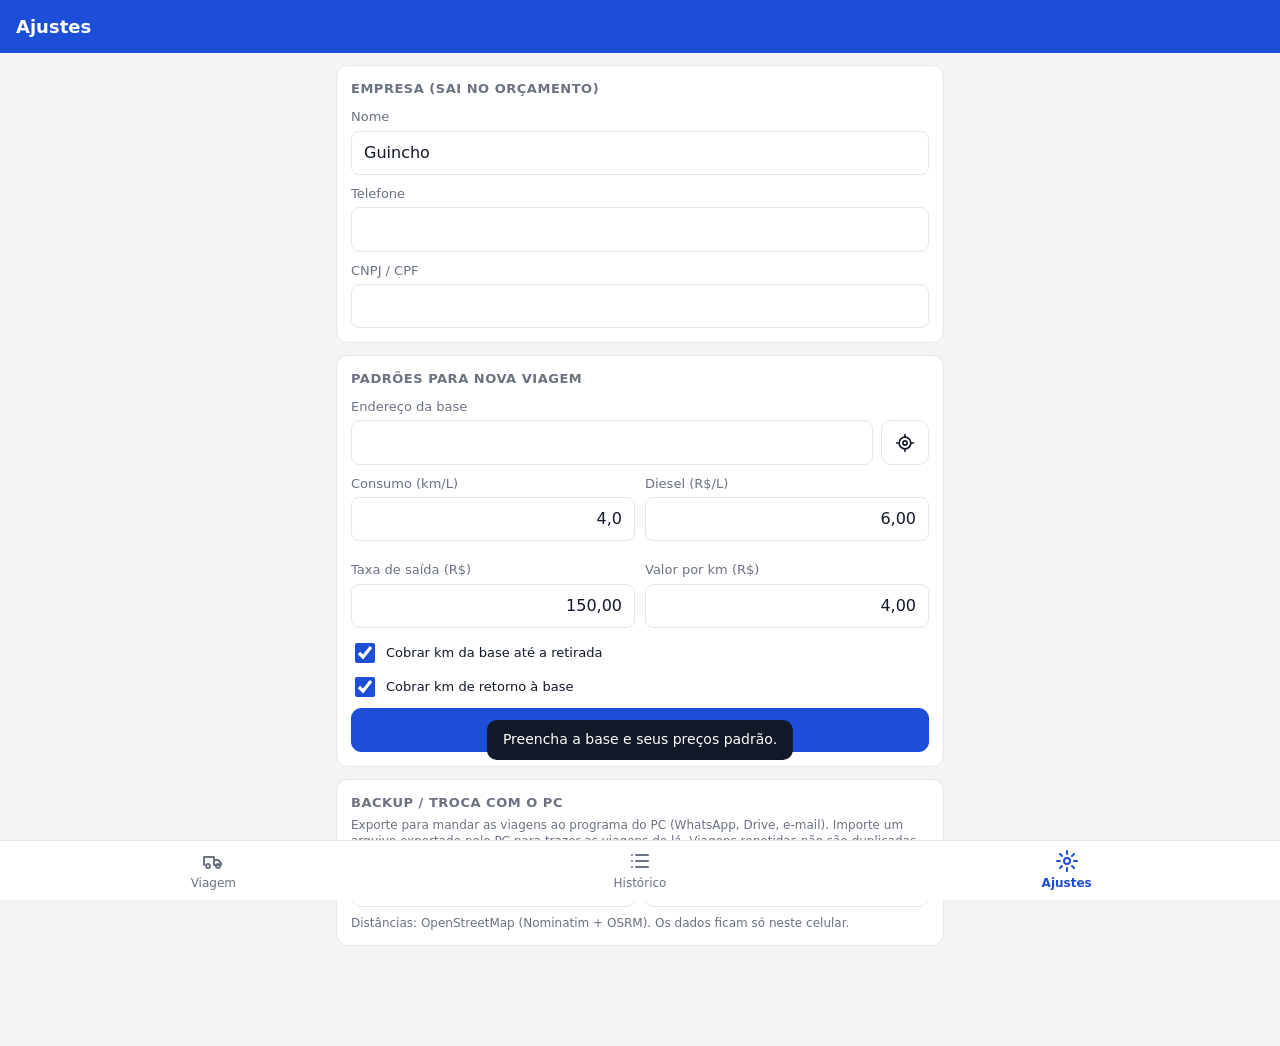
==== index.html @ 17792615 "App Guincho: itinerário, custo de diesel e orçamento (PWA) Co-Authored-By: Claude Opus 5.5 <noreply@" ====
<!doctype html>
<html lang="pt-BR">
<head>
<meta charset="utf-8">
<meta name="viewport" content="width=device-width, initial-scale=1, viewport-fit=cover">
<meta name="theme-color" content="#1d4ed8">
<link rel="manifest" href="manifest.webmanifest">
<link rel="icon" href="icon-192.png">
<link rel="apple-touch-icon" href="icon-192.png">
<title>Guincho</title>
<style>
:root{
  --bg:#f3f4f6;--card:#ffffff;--txt:#111827;--sub:#6b7280;--borda:#e5e7eb;--campo:#ffffff;
  --pri:#1d4ed8;--ok:#047857;--ok-bg:#ecfdf5;--erro:#b91c1c;--zap:#16a34a;
}
@media (prefers-color-scheme:dark){:root:not([data-theme="light"]){
  --bg:#0b1220;--card:#111a2e;--txt:#e5e7eb;--sub:#9ca3af;--borda:#24314f;--campo:#0b1220;
  --pri:#3b82f6;--ok:#34d399;--ok-bg:#06291f;--erro:#f87171;--zap:#22c55e;
}}
:root[data-theme="dark"]{
  --bg:#0b1220;--card:#111a2e;--txt:#e5e7eb;--sub:#9ca3af;--borda:#24314f;--campo:#0b1220;
  --pri:#3b82f6;--ok:#34d399;--ok-bg:#06291f;--erro:#f87171;--zap:#22c55e;
}
*{box-sizing:border-box}
html{-webkit-text-size-adjust:100%}
body{margin:0;background:var(--bg);color:var(--txt);font:16px/1.4 system-ui,-apple-system,"Segoe UI",Roboto,sans-serif;
  padding-bottom:calc(128px + env(safe-area-inset-bottom))}
header.topo{position:sticky;top:0;z-index:5;background:var(--pri);color:#fff;
  padding:14px 16px;padding-top:calc(14px + env(safe-area-inset-top))}
header.topo h1{margin:0;font-size:18px;font-weight:600;white-space:nowrap;overflow:hidden;text-overflow:ellipsis}
main{padding:12px 16px;max-width:640px;margin:0 auto}
.aba{display:none}.aba.ativa{display:block}
.card{background:var(--card);border:1px solid var(--borda);border-radius:12px;padding:14px;margin-bottom:12px}
.card h2{margin:0 0 4px;font-size:13px;color:var(--sub);font-weight:600;text-transform:uppercase;letter-spacing:.04em}
label{display:block;font-size:13px;color:var(--sub);margin:10px 0 4px}
input,select,textarea{width:100%;font:inherit;color:var(--txt);background:var(--campo);border:1px solid var(--borda);
  border-radius:8px;padding:10px 12px;min-height:44px}
input:focus,select:focus,textarea:focus{outline:2px solid var(--pri);outline-offset:-1px}
textarea{min-height:80px;resize:vertical}
.duas{display:grid;grid-template-columns:1fr 1fr;gap:10px}
.com-botao{display:flex;gap:8px}.com-botao input{flex:1;min-width:0}
.btn{display:inline-flex;align-items:center;justify-content:center;gap:6px;font:inherit;font-weight:600;cursor:pointer;
  border:1px solid var(--borda);background:var(--card);color:var(--txt);border-radius:10px;padding:10px 14px;min-height:44px}
.btn:disabled{opacity:.55}
.btn.pri{background:var(--pri);border-color:var(--pri);color:#fff}
.btn.zap{background:var(--zap);border-color:var(--zap);color:#fff}
.btn.perigo{color:var(--erro)}
.btn.bloco{width:100%;margin-top:8px}
.btn.gps{min-width:48px;padding:0}
.btn svg{width:20px;height:20px}
.acoes{display:grid;grid-template-columns:1fr 1fr;gap:8px;margin-top:12px}
.resolvido{font-size:12px;color:var(--sub);margin-top:4px;white-space:nowrap;overflow:hidden;text-overflow:ellipsis}
.dica{font-size:12px;color:var(--sub);margin:8px 0 0}
.status{font-size:14px;margin-top:8px;min-height:1em}
.status.erro{color:var(--erro)}
.trecho{display:grid;grid-template-columns:1fr 104px;gap:10px;align-items:center;padding:10px 0;border-top:1px solid var(--borda)}
.trecho:first-of-type{margin-top:12px}
.trecho .nome{font-size:14px}
.trecho input{text-align:right}
label.chk{display:flex;align-items:center;gap:8px;margin:4px 0 0;color:var(--txt);font-size:13px}
label.chk input{width:20px;height:20px;min-height:0;accent-color:var(--pri)}
.sempre{font-size:12px;color:var(--sub)}
.num{text-align:right}
.res{display:flex;justify-content:space-between;padding:5px 0;color:var(--sub)}
.res b{color:var(--txt);font-variant-numeric:tabular-nums}
.total{background:var(--ok-bg);border-radius:10px;padding:12px 14px;margin:10px 0}
.total .rot{color:var(--ok);font-size:14px}
.total .v{font-size:34px;font-weight:700;color:var(--ok);font-variant-numeric:tabular-nums}
.total .det{font-size:12px;color:var(--ok)}
.neg{color:var(--erro)!important}
.barra{position:fixed;left:0;right:0;bottom:calc(60px + env(safe-area-inset-bottom));z-index:5;background:var(--card);
  border-top:1px solid var(--borda);padding:8px 16px;display:flex;justify-content:space-between;align-items:center;gap:12px}
.barra .v{font-size:20px;font-weight:700;color:var(--ok);font-variant-numeric:tabular-nums}
.barra .s{font-size:12px;color:var(--sub);text-align:right}
nav.inferior{position:fixed;left:0;right:0;bottom:0;z-index:6;height:calc(60px + env(safe-area-inset-bottom));
  padding-bottom:env(safe-area-inset-bottom);background:var(--card);border-top:1px solid var(--borda);
  display:grid;grid-template-columns:repeat(3,1fr)}
nav.inferior button{background:none;border:0;font:inherit;font-size:12px;color:var(--sub);cursor:pointer;
  display:flex;flex-direction:column;align-items:center;justify-content:center;gap:2px}
nav.inferior button.ativa{color:var(--pri);font-weight:600}
nav.inferior svg{width:24px;height:24px}
.filtros{display:grid;grid-template-columns:1fr 1fr;gap:8px;margin-top:8px}
.item{display:block;width:100%;text-align:left;font:inherit;color:inherit;cursor:pointer;
  background:var(--card);border:1px solid var(--borda);border-radius:12px;padding:12px 14px;margin-bottom:8px}
.item .l1{display:flex;justify-content:space-between;font-size:12px;color:var(--sub)}
.item .cli{font-weight:600;margin:2px 0}
.item .rota{font-size:13px;color:var(--sub);white-space:nowrap;overflow:hidden;text-overflow:ellipsis}
.item .l3{display:flex;justify-content:space-between;margin-top:6px;font-variant-numeric:tabular-nums}
.item .l3 .val{font-weight:700;color:var(--ok)}
.badge{font-size:11px;font-weight:600;padding:1px 8px;border-radius:99px;background:var(--bg);border:1px solid var(--borda)}
.badge.Realizada{color:var(--ok)}.badge.Cancelada{color:var(--erro)}
.vazio{text-align:center;color:var(--sub);padding:32px 0}
.totais{display:grid;grid-template-columns:1fr 1fr;gap:6px 12px;font-size:14px}
.totais span{color:var(--sub)}.totais b{display:block;color:var(--txt);font-size:16px;font-variant-numeric:tabular-nums}
#toast{position:fixed;left:50%;bottom:calc(140px + env(safe-area-inset-bottom));transform:translateX(-50%);z-index:9;
  background:#111827;color:#fff;padding:10px 16px;border-radius:10px;font-size:14px;max-width:calc(100% - 32px);
  opacity:0;pointer-events:none;transition:opacity .2s}
#toast.ver{opacity:1}
#impressao{display:none}
@media print{
  body{background:#fff;padding:0}
  body>*:not(#impressao){display:none!important}
  #impressao{display:block;color:#000;font:13px/1.4 system-ui,sans-serif;padding:24px}
  #impressao h1{font-size:22px;margin:0}
  #impressao h2{font-size:16px;margin:20px 0 10px}
  #impressao table{width:100%;border-collapse:collapse;margin-bottom:12px}
  #impressao td{padding:5px 0;border-bottom:1px solid #ddd;vertical-align:top}
  #impressao td:first-child{color:#555;width:32%}
  #impressao .valores td:last-child{text-align:right}
  #impressao .tot{text-align:right;font-size:18px;font-weight:700}
}
</style>
</head>
<body>

<header class="topo"><h1 id="titulo">Nova viagem</h1></header>

<main>
<!-- ================= VIAGEM ================= -->
<section id="aba-viagem" class="aba ativa">
  <div class="card">
    <h2>Cliente e veículo</h2>
    <div class="duas">
      <div><label for="fData">Data</label><input id="fData" type="date"></div>
      <div><label for="fStatus">Situação</label><select id="fStatus"></select></div>
    </div>
    <label for="fCliente">Cliente</label><input id="fCliente" autocomplete="off">
    <label for="fTelefone">Telefone (WhatsApp)</label><input id="fTelefone" type="tel" inputmode="tel" autocomplete="off">
    <div class="duas">
      <div><label for="fVeiculo">Veículo</label><input id="fVeiculo" autocomplete="off"></div>
      <div><label for="fPlaca">Placa</label><input id="fPlaca" autocomplete="off" style="text-transform:uppercase"></div>
    </div>
  </div>

  <div class="card">
    <h2>Itinerário</h2>
    <label for="fBase">Base (saída)</label>
    <div class="com-botao"><input id="fBase" autocomplete="off">
      <button class="btn gps" type="button" data-gps="fBase" aria-label="Usar minha localização"></button></div>
    <div class="resolvido" id="rBase"></div>

    <label for="fPartida">Retirada (onde está o veículo)</label>
    <div class="com-botao"><input id="fPartida" autocomplete="off">
      <button class="btn gps" type="button" data-gps="fPartida" aria-label="Usar minha localização"></button></div>
    <div class="resolvido" id="rPartida"></div>

    <label for="fDescarga">Descarregamento</label>
    <div class="com-botao"><input id="fDescarga" autocomplete="off">
      <button class="btn gps" type="button" data-gps="fDescarga" aria-label="Usar minha localização"></button></div>
    <div class="resolvido" id="rDescarga"></div>

    <p class="dica">Use “Rua, número, cidade, UF”. O botão do alvo pega o GPS do celular.</p>
    <div class="acoes">
      <button class="btn pri" type="button" id="btCalcular">Calcular km</button>
      <button class="btn" type="button" id="btMapa">Ver no mapa</button>
    </div>
    <div class="status" id="statusRota"></div>

    <div class="trecho">
      <div><div class="nome">Base → Retirada</div>
        <label class="chk"><input type="checkbox" id="fCobrarIda"> cobrar do cliente</label></div>
      <input id="fKmIda" class="num" inputmode="decimal" placeholder="km">
    </div>
    <div class="trecho">
      <div><div class="nome">Retirada → Descarregamento</div><div class="sempre">sempre cobrado</div></div>
      <input id="fKmCarga" class="num" inputmode="decimal" placeholder="km">
    </div>
    <div class="trecho">
      <div><div class="nome">Descarregamento → Base</div>
        <label class="chk"><input type="checkbox" id="fCobrarRetorno"> cobrar do cliente</label></div>
      <input id="fKmVolta" class="num" inputmode="decimal" placeholder="km">
    </div>
  </div>

  <div class="card">
    <h2>Valores</h2>
    <div class="duas">
      <div><label for="fDiesel">Diesel (R$/L)</label><input id="fDiesel" class="num" inputmode="decimal"></div>
      <div><label for="fConsumo">Consumo (km/L)</label><input id="fConsumo" class="num" inputmode="decimal"></div>
      <div><label for="fSaida">Taxa de saída (R$)</label><input id="fSaida" class="num" inputmode="decimal"></div>
      <div><label for="fValorKm">Valor por km (R$)</label><input id="fValorKm" class="num" inputmode="decimal"></div>
    </div>
    <label for="fAjuste">Acréscimo / desconto (R$, use - para desconto)</label>
    <input id="fAjuste" class="num" inputmode="text" placeholder="0,00">
    <label for="fObs">Observações</label>
    <textarea id="fObs"></textarea>
  </div>

  <div class="card" id="cardResumo">
    <h2>Resumo</h2>
    <div class="res">Km total rodado <b id="rsKmTotal"></b></div>
    <div class="res">Km cobrado <b id="rsKmCobrado"></b></div>
    <div class="res">Diesel gasto <b id="rsLitros"></b></div>
    <div class="res">Custo do diesel <b id="rsCusto" class="neg"></b></div>
    <div class="total">
      <div class="rot">Valor para o cliente</div>
      <div class="v" id="rsValor"></div>
      <div class="det" id="rsDetalhe"></div>
    </div>
    <div class="res">Sobra após diesel <b id="rsLucro"></b></div>
    <div class="res">Margem <b id="rsMargem"></b></div>

    <button class="btn pri bloco" type="button" id="btSalvar">Salvar viagem</button>
    <div class="acoes">
      <button class="btn zap" type="button" id="btZap">WhatsApp</button>
      <button class="btn" type="button" id="btPdf">PDF</button>
      <button class="btn" type="button" id="btNova">Nova viagem</button>
      <button class="btn" type="button" id="btDuplicar">Duplicar</button>
    </div>
    <button class="btn perigo bloco" type="button" id="btExcluir">Excluir esta viagem</button>
  </div>
</section>

<!-- ================= HISTÓRICO ================= -->
<section id="aba-historico" class="aba">
  <div class="card">
    <input id="hBusca" type="search" placeholder="Buscar cliente, placa, endereço" aria-label="Buscar">
    <div class="filtros">
      <select id="hPeriodo" aria-label="Período">
        <option value="todos">Todas as datas</option>
        <option value="mes">Este mês</option>
        <option value="anterior">Mês passado</option>
      </select>
      <select id="hStatus" aria-label="Situação"></select>
    </div>
  </div>
  <div class="card totais" id="hTotais"></div>
  <div id="hLista"></div>
</section>

<!-- ================= CONFIGURAÇÕES ================= -->
<section id="aba-config" class="aba">
  <div class="card">
    <h2>Empresa (sai no orçamento)</h2>
    <label for="cEmpresa">Nome</label><input id="cEmpresa">
    <label for="cTelefone">Telefone</label><input id="cTelefone" type="tel">
    <label for="cDocumento">CNPJ / CPF</label><input id="cDocumento">
  </div>
  <div class="card">
    <h2>Padrões para nova viagem</h2>
    <label for="cBase">Endereço da base</label>
    <div class="com-botao"><input id="cBase">
      <button class="btn gps" type="button" data-gps="cBase" aria-label="Usar minha localização"></button></div>
    <div class="duas">
      <div><label for="cConsumo">Consumo (km/L)</label><input id="cConsumo" class="num" inputmode="decimal"></div>
      <div><label for="cDiesel">Diesel (R$/L)</label><input id="cDiesel" class="num" inputmode="decimal"></div>
      <div><label for="cSaida">Taxa de saída (R$)</label><input id="cSaida" class="num" inputmode="decimal"></div>
      <div><label for="cValorKm">Valor por km (R$)</label><input id="cValorKm" class="num" inputmode="decimal"></div>
    </div>
    <label class="chk" style="margin-top:12px"><input type="checkbox" id="cCobrarIda"> Cobrar km da base até a retirada</label>
    <label class="chk" style="margin-top:8px"><input type="checkbox" id="cCobrarRetorno"> Cobrar km de retorno à base</label>
    <button class="btn pri bloco" type="button" id="btSalvarConfig">Salvar configurações</button>
  </div>
  <div class="card">
    <h2>Backup / troca com o PC</h2>
    <p class="dica" style="margin-top:4px">Exporte para mandar as viagens ao programa do PC (WhatsApp, Drive, e-mail).
      Importe um arquivo exportado pelo PC para trazer as viagens de lá. Viagens repetidas não são duplicadas.</p>
    <div class="acoes">
      <button class="btn" type="button" id="btExportar">Exportar</button>
      <button class="btn" type="button" id="btImportar">Importar</button>
    </div>
    <input type="file" id="arqImportar" accept=".json,application/json" hidden>
    <p class="dica">Distâncias: OpenStreetMap (Nominatim + OSRM). Os dados ficam só neste celular.</p>
  </div>
</section>
</main>

<div class="barra" id="barra">
  <div><div class="s" style="text-align:left">Valor para o cliente</div><div class="v" id="bValor"></div></div>
  <div class="s">Diesel <span id="bCusto"></span><br>Sobra <b id="bLucro"></b></div>
</div>

<nav class="inferior">
  <button type="button" data-aba="viagem" class="ativa">
    <svg viewBox="0 0 24 24" fill="none" stroke="currentColor" stroke-width="2" stroke-linecap="round" stroke-linejoin="round"><path d="M3 16V8h10v8M13 11h4l3 3v2h-7"/><circle cx="7" cy="17" r="2"/><circle cx="17" cy="17" r="2"/></svg>
    Viagem</button>
  <button type="button" data-aba="historico">
    <svg viewBox="0 0 24 24" fill="none" stroke="currentColor" stroke-width="2" stroke-linecap="round"><path d="M8 6h12M8 12h12M8 18h12M4 6h.01M4 12h.01M4 18h.01"/></svg>
    Histórico</button>
  <button type="button" data-aba="config">
    <svg viewBox="0 0 24 24" fill="none" stroke="currentColor" stroke-width="2" stroke-linecap="round"><circle cx="12" cy="12" r="3"/><path d="M12 2v3M12 19v3M4.9 4.9l2.1 2.1M17 17l2.1 2.1M2 12h3M19 12h3M4.9 19.1L7 17M17 7l2.1-2.1"/></svg>
    Ajustes</button>
</nav>

<div id="toast" role="status"></div>
<div id="impressao"></div>

<script>
"use strict";
const $ = id => document.getElementById(id);
const STATUS = ["Orçamento", "Realizada", "Cancelada"];
const K_VIAGENS = "guincho.viagens", K_CONFIG = "guincho.config";
const CONFIG_PADRAO = { EmpresaNome: "Guincho", EmpresaTelefone: "", EmpresaDocumento: "", EnderecoBase: "",
  ConsumoKmL: 4, PrecoDiesel: 6, TaxaSaida: 150, ValorKm: 4, CobrarIda: true, CobrarRetorno: true };
const VIAGEM_VAZIA = { Id: "", Data: "", Status: "Orçamento", Cliente: "", Telefone: "", Veiculo: "", Placa: "",
  EnderecoBase: "", EnderecoPartida: "", EnderecoDescarga: "", KmBasePartida: 0, KmPartidaDescarga: 0, KmDescargaBase: 0,
  CobrarIda: true, CobrarRetorno: true, PrecoDiesel: 0, ConsumoKmL: 0, TaxaSaida: 0, ValorKm: 0, Ajuste: 0,
  Observacoes: "", AlteradoEm: "0001-01-01T00:00:00" };

// ---------- armazenamento ----------
function ler(chave, padrao) {
  try { const s = localStorage.getItem(chave); return s ? JSON.parse(s) : padrao; } catch { return padrao; }
}
function gravar(chave, valor) {
  try { localStorage.setItem(chave, JSON.stringify(valor)); return true; }
  catch (e) { toast("Não foi possível salvar: " + e.message); return false; }
}
let config = { ...CONFIG_PADRAO, ...ler(K_CONFIG, {}) };
let viagens = (ler(K_VIAGENS, []) || []).map(v => ({ ...VIAGEM_VAZIA, ...v }));
let idEmEdicao = null;
try { navigator.storage?.persist?.(); } catch {}

// ---------- números ----------
function num(s) {
  s = String(s ?? "").replace(/R\$|\s/g, "");
  if (!s) return 0;
  if (!s.includes(",") && (s.match(/\./g) || []).length === 1) return parseFloat(s) || 0;
  return parseFloat(s.replace(/\./g, "").replace(",", ".")) || 0;
}
const fmt = (v, c = 2) => v.toLocaleString("pt-BR", { minimumFractionDigits: c, maximumFractionDigits: c });
const moeda = v => v.toLocaleString("pt-BR", { style: "currency", currency: "BRL" });
const esc = s => String(s ?? "").replace(/[&<>"']/g, c => ({ "&": "&amp;", "<": "&lt;", ">": "&gt;", '"': "&quot;", "'": "&#39;" }[c]));
const hoje = () => { const d = new Date(); return new Date(d - d.getTimezoneOffset() * 60000).toISOString().slice(0, 10); };
const dataBr = iso => iso ? `${iso.slice(8, 10)}/${iso.slice(5, 7)}/${iso.slice(0, 4)}` : "";
const novoId = () => crypto.randomUUID ? crypto.randomUUID()
  : "xxxxxxxx-xxxx-4xxx-yxxx-xxxxxxxxxxxx".replace(/[xy]/g, c => { const r = Math.random() * 16 | 0; return (c === "x" ? r : (r & 3 | 8)).toString(16); });

function calc(v) {
  const kmTotal = v.KmBasePartida + v.KmPartidaDescarga + v.KmDescargaBase;
  const kmCobrado = (v.CobrarIda ? v.KmBasePartida : 0) + v.KmPartidaDescarga + (v.CobrarRetorno ? v.KmDescargaBase : 0);
  const litros = v.ConsumoKmL > 0 ? kmTotal / v.ConsumoKmL : 0;
  const custo = litros * v.PrecoDiesel;
  const valorKm = kmCobrado * v.ValorKm;
  const valor = v.TaxaSaida + valorKm + v.Ajuste;
  return { kmTotal, kmCobrado, litros, custo, valorKm, valor, lucro: valor - custo };
}

// ---------- toast ----------
let toastTimer;
function toast(msg) {
  const t = $("toast"); t.textContent = msg; t.classList.add("ver");
  clearTimeout(toastTimer); toastTimer = setTimeout(() => t.classList.remove("ver"), 3200);
}

// ---------- abas ----------
function mostrarAba(nome) {
  document.querySelectorAll(".aba").forEach(s => s.classList.toggle("ativa", s.id === "aba-" + nome));
  document.querySelectorAll("nav.inferior button").forEach(b => b.classList.toggle("ativa", b.dataset.aba === nome));
  $("barra").style.display = nome === "viagem" ? "" : "none";
  document.body.style.paddingBottom = nome === "viagem" ? "" : "calc(76px + env(safe-area-inset-bottom))";
  $("titulo").textContent = nome === "historico" ? "Histórico" : nome === "config" ? "Ajustes" : tituloViagem();
  if (nome === "historico") atualizarHistorico();
  window.scrollTo(0, 0);
}
document.querySelectorAll("nav.inferior button").forEach(b => b.addEventListener("click", () => mostrarAba(b.dataset.aba)));

// ---------- formulário ----------
const camposTexto = { fCliente: "Cliente", fTelefone: "Telefone", fVeiculo: "Veiculo", fPlaca: "Placa",
  fBase: "EnderecoBase", fPartida: "EnderecoPartida", fDescarga: "EnderecoDescarga", fObs: "Observacoes" };
const camposNum = { fKmIda: ["KmBasePartida", 1], fKmCarga: ["KmPartidaDescarga", 1], fKmVolta: ["KmDescargaBase", 1],
  fDiesel: ["PrecoDiesel", 2], fConsumo: ["ConsumoKmL", 1], fSaida: ["TaxaSaida", 2], fValorKm: ["ValorKm", 2], fAjuste: ["Ajuste", 2] };

$("fStatus").innerHTML = STATUS.map(s => `<option>${s}</option>`).join("");
$("hStatus").innerHTML = ["Todas", ...STATUS].map((s, i) => `<option value="${i ? s : ""}">${s}</option>`).join("");

function lerFormulario() {
  const v = { ...VIAGEM_VAZIA, Id: idEmEdicao || "", Status: $("fStatus").value,
    Data: ($("fData").value || hoje()) + "T00:00:00",
    CobrarIda: $("fCobrarIda").checked, CobrarRetorno: $("fCobrarRetorno").checked };
  for (const [id, campo] of Object.entries(camposTexto)) v[campo] = $(id).value.trim();
  v.Placa = v.Placa.toUpperCase();
  for (const [id, [campo]] of Object.entries(camposNum)) v[campo] = num($(id).value);
  return v;
}

function preencher(v) {
  $("fData").value = (v.Data || hoje()).slice(0, 10);
  $("fStatus").value = v.Status;
  for (const [id, campo] of Object.entries(camposTexto)) $(id).value = v[campo] || "";
  for (const [id, [campo, casas]] of Object.entries(camposNum)) {
    const opcional = ["fKmIda", "fKmCarga", "fKmVolta", "fAjuste"].includes(id);
    $(id).value = opcional && !v[campo] ? "" : fmt(v[campo], casas);
  }
  $("fCobrarIda").checked = v.CobrarIda;
  $("fCobrarRetorno").checked = v.CobrarRetorno;
  ["rBase", "rPartida", "rDescarga"].forEach(id => $(id).textContent = "");
  $("statusRota").textContent = "";
  $("btExcluir").style.display = $("btDuplicar").style.display = idEmEdicao ? "" : "none";
  $("titulo").textContent = tituloViagem();
  recalcular();
}

function tituloViagem() {
  if (!idEmEdicao) return "Nova viagem";
  const v = viagens.find(x => x.Id === idEmEdicao);
  return v ? `${dataBr(v.Data)} · ${v.Cliente}` : "Viagem";
}

function novaViagem() {
  idEmEdicao = null;
  preencher({ ...VIAGEM_VAZIA, Data: hoje() + "T00:00:00", EnderecoBase: config.EnderecoBase,
    PrecoDiesel: config.PrecoDiesel, ConsumoKmL: config.ConsumoKmL, TaxaSaida: config.TaxaSaida,
    ValorKm: config.ValorKm, CobrarIda: config.CobrarIda, CobrarRetorno: config.CobrarRetorno });
}

function recalcular() {
  const v = lerFormulario(), c = calc(v);
  $("rsKmTotal").textContent = fmt(c.kmTotal, 1) + " km";
  $("rsKmCobrado").textContent = fmt(c.kmCobrado, 1) + " km";
  $("rsLitros").textContent = fmt(c.litros, 1) + " L";
  $("rsCusto").textContent = moeda(c.custo);
  $("rsValor").textContent = moeda(c.valor);
  let det = `Saída ${moeda(v.TaxaSaida)} + ${fmt(c.kmCobrado, 1)} km × ${moeda(v.ValorKm)} (${moeda(c.valorKm)})`;
  if (v.Ajuste > 0) det += ` + ${moeda(v.Ajuste)}`;
  if (v.Ajuste < 0) det += ` − ${moeda(-v.Ajuste)}`;
  $("rsDetalhe").textContent = det;
  $("rsLucro").textContent = moeda(c.lucro);
  $("rsLucro").classList.toggle("neg", c.lucro < 0);
  $("rsMargem").textContent = c.valor > 0 ? Math.round(c.lucro / c.valor * 100) + "%" : "—";
  $("bValor").textContent = moeda(c.valor);
  $("bCusto").textContent = moeda(c.custo);
  $("bLucro").textContent = moeda(c.lucro);
  $("bLucro").classList.toggle("neg", c.lucro < 0);
}
Object.keys(camposNum).forEach(id => $(id).addEventListener("input", recalcular));
["fCobrarIda", "fCobrarRetorno"].forEach(id => $(id).addEventListener("change", recalcular));

// ---------- mapas ----------
const cacheGeo = new Map();
let ultimaConsulta = 0;
const RE_COORD = /^\s*(-?\d{1,2}(?:\.\d+)?)\s*,\s*(-?\d{1,3}(?:\.\d+)?)\s*$/;

async function buscar(url) {
  const espera = ultimaConsulta + 1100 - Date.now();
  if (espera > 0) await new Promise(r => setTimeout(r, espera));
  ultimaConsulta = Date.now();
  const r = await fetch(url, { headers: { "Accept-Language": "pt-BR" }, signal: AbortSignal.timeout(20000) });
  if (!r.ok) throw new Error(`Serviço de mapas respondeu ${r.status}. Tente de novo ou digite os km.`);
  return r.json();
}

const semAcento = s => (s || "").normalize("NFD").replace(/[̀-ͯ]/g, "").toLowerCase().trim();
const RE_NUMERO = /^\d+[A-Za-z]?$/;

// "Rua X, 500, São Paulo, SP" -> "sao paulo" (ignora número, UF, CEP e "Brasil")
function cidadeDigitada(endereco) {
  const partes = endereco.split(/,| - /).map(s => s.trim())
    .filter(s => s && !RE_NUMERO.test(s) && !/^[A-Za-z]{2}$/.test(s) && !/^brasil$/i.test(s) && !/^\d{5}-?\d{3}$/.test(s));
  return partes.length >= 2 ? semAcento(partes[partes.length - 1]) : "";
}
const naCidade = (r, cid) => ["city", "town", "village", "municipality"].some(k => semAcento(r.address?.[k]) === cid);
const consultarGeo = q => buscar("https://nominatim.openstreetmap.org/search?format=jsonv2&limit=5&addressdetails=1&countrycodes=br&q=" + encodeURIComponent(q));

async function localizar(endereco) {
  endereco = endereco.trim();
  const m = endereco.match(RE_COORD);
  if (m) return { lat: +m[1], lon: +m[2], nome: "Coordenada " + endereco };
  if (cacheGeo.has(endereco.toLowerCase())) return cacheGeo.get(endereco.toLowerCase());

  // O Nominatim às vezes prefere o mesmo número numa rua parecida de outra cidade:
  // escolhe o candidato que está na cidade digitada; se nenhum, tenta sem o número.
  const lista = await consultarGeo(endereco);
  let r = lista[0];
  const cid = cidadeDigitada(endereco);
  if (cid) {
    r = lista.find(x => naCidade(x, cid));
    if (!r) {
      const semNumero = endereco.split(",").map(s => s.trim()).filter(s => !RE_NUMERO.test(s)).join(", ");
      if (semNumero !== endereco) r = (await consultarGeo(semNumero)).find(x => naCidade(x, cid));
      r ??= lista[0];
    }
  }
  if (!r) throw new Error(`Endereço não encontrado: “${endereco}”. Tente “Rua, número, cidade, UF” ou use o GPS.`);
  const p = { lat: +r.lat, lon: +r.lon, nome: r.display_name };
  cacheGeo.set(endereco.toLowerCase(), p);
  return p;
}

$("btCalcular").addEventListener("click", async () => {
  const ids = ["fBase", "fPartida", "fDescarga"], rot = ["rBase", "rPartida", "rDescarga"];
  const st = $("statusRota");
  st.classList.remove("erro");
  if (ids.some(id => !$(id).value.trim())) { st.textContent = "Preencha base, retirada e descarregamento."; st.classList.add("erro"); return; }
  $("btCalcular").disabled = true;
  try {
    const pts = [];
    for (let i = 0; i < 3; i++) {
      st.textContent = `Localizando endereço ${i + 1} de 3…`;
      $(rot[i]).textContent = "";
      const p = await localizar($(ids[i]).value);
      $(rot[i]).textContent = "✓ " + p.nome;
      pts.push(p);
    }
    st.textContent = "Calculando rota…";
    const coords = [pts[0], pts[1], pts[2], pts[0]].map(p => `${p.lon},${p.lat}`).join(";");
    const r = await fetch(`https://router.project-osrm.org/route/v1/driving/${coords}?overview=false`, { signal: AbortSignal.timeout(20000) });
    const j = await r.json();
    if (j.code !== "Ok") throw new Error("Não foi possível traçar a rota entre os endereços.");
    const legs = j.routes[0].legs;
    $("fKmIda").value = fmt(legs[0].distance / 1000, 1);
    $("fKmCarga").value = fmt(legs[1].distance / 1000, 1);
    $("fKmVolta").value = fmt(legs[2].distance / 1000, 1);
    recalcular();
    const seg = legs.reduce((s, l) => s + l.duration, 0);
    st.textContent = `Tempo de direção estimado: ${Math.floor(seg / 3600)}h${String(Math.round(seg % 3600 / 60)).padStart(2, "0")}. Confira os endereços acima.`;
  } catch (e) {
    st.classList.add("erro");
    st.textContent = e.name === "TimeoutError" ? "O serviço de mapas demorou demais. Tente de novo ou digite os km."
      : e instanceof TypeError ? "Sem internet. Digite os km manualmente." : e.message;
  } finally {
    $("btCalcular").disabled = false;
  }
});

$("btMapa").addEventListener("click", () => {
  const b = $("fBase").value.trim(), p = $("fPartida").value.trim(), d = $("fDescarga").value.trim();
  if (!p || !d) { toast("Preencha retirada e descarregamento."); return; }
  const u = encodeURIComponent;
  const url = b
    ? `https://www.google.com/maps/dir/?api=1&travelmode=driving&origin=${u(b)}&destination=${u(b)}&waypoints=${u(p)}%7C${u(d)}`
    : `https://www.google.com/maps/dir/?api=1&travelmode=driving&origin=${u(p)}&destination=${u(d)}`;
  window.open(url, "_blank");
});

// GPS
const ICONE_GPS = '<svg viewBox="0 0 24 24" fill="none" stroke="currentColor" stroke-width="2" stroke-linecap="round"><circle cx="12" cy="12" r="7"/><circle cx="12" cy="12" r="2.5"/><path d="M12 2v3M12 19v3M2 12h3M19 12h3"/></svg>';
document.querySelectorAll("[data-gps]").forEach(bt => {
  bt.innerHTML = ICONE_GPS;
  bt.addEventListener("click", () => {
    if (!navigator.geolocation) { toast("Este aparelho não tem GPS disponível."); return; }
    bt.disabled = true; toast("Obtendo localização…");
    navigator.geolocation.getCurrentPosition(async pos => {
      bt.disabled = false;
      const campo = $(bt.dataset.gps);
      campo.value = `${pos.coords.latitude.toFixed(6)}, ${pos.coords.longitude.toFixed(6)}`;
      const rot = { fBase: "rBase", fPartida: "rPartida", fDescarga: "rDescarga" }[campo.id];
      toast(`Localização obtida (±${Math.round(pos.coords.accuracy)} m)`);
      if (!rot) return;
      try {
        const j = await buscar(`https://nominatim.openstreetmap.org/reverse?format=jsonv2&lat=${pos.coords.latitude}&lon=${pos.coords.longitude}`);
        if (j.display_name) $(rot).textContent = "📍 " + j.display_name;
      } catch {}
    }, err => {
      bt.disabled = false;
      toast(err.code === 1 ? "Permissão de localização negada." : "Não foi possível obter a localização.");
    }, { enableHighAccuracy: true, timeout: 20000, maximumAge: 30000 });
  });
});

// ---------- ações da viagem ----------
$("btSalvar").addEventListener("click", () => {
  const v = lerFormulario();
  if (!v.Cliente) { toast("Informe o nome do cliente."); $("fCliente").focus(); return; }
  v.Id = idEmEdicao || novoId();
  v.AlteradoEm = new Date().toISOString();
  const lista = viagens.slice();
  const i = lista.findIndex(x => x.Id === v.Id);
  if (i >= 0) lista[i] = v; else lista.push(v);
  if (!gravar(K_VIAGENS, lista)) return;
  viagens = lista;
  idEmEdicao = v.Id;
  $("btExcluir").style.display = $("btDuplicar").style.display = "";
  $("titulo").textContent = tituloViagem();
  toast("Viagem salva.");
});

$("btNova").addEventListener("click", () => { novaViagem(); window.scrollTo(0, 0); });

$("btDuplicar").addEventListener("click", () => {
  const o = lerFormulario();
  idEmEdicao = null;
  preencher({ ...o, Id: "", Data: hoje() + "T00:00:00", Status: "Orçamento", Veiculo: "", Placa: "", Ajuste: 0, Observacoes: "",
    PrecoDiesel: config.PrecoDiesel, ConsumoKmL: config.ConsumoKmL, TaxaSaida: config.TaxaSaida, ValorKm: config.ValorKm });
  window.scrollTo(0, 0);
  toast("Cópia criada. Ajuste e salve.");
});

$("btExcluir").addEventListener("click", () => {
  if (!idEmEdicao) return;
  const v = viagens.find(x => x.Id === idEmEdicao);
  if (!confirm(`Excluir a viagem de ${dataBr(v?.Data)} — ${v?.Cliente ?? ""}?`)) return;
  const lista = viagens.filter(x => x.Id !== idEmEdicao);
  if (!gravar(K_VIAGENS, lista)) return;
  viagens = lista;
  novaViagem();
  toast("Viagem excluída.");
});

function textoOrcamento(v) {
  const c = calc(v);
  const linhas = [`*${v.Status === "Realizada" ? "Serviço de guincho" : "Orçamento de guincho"} — ${config.EmpresaNome}*`, ""];
  linhas.push(`Data: ${dataBr(v.Data)}`);
  if (v.Cliente) linhas.push(`Cliente: ${v.Cliente}`);
  if (v.Veiculo || v.Placa) linhas.push(`Veículo: ${[v.Veiculo, v.Placa].filter(Boolean).join(" ")}`);
  if (v.EnderecoPartida) linhas.push(`Retirada: ${v.EnderecoPartida}`);
  if (v.EnderecoDescarga) linhas.push(`Entrega: ${v.EnderecoDescarga}`);
  linhas.push("", `Taxa de saída: ${moeda(v.TaxaSaida)}`,
    `Quilometragem: ${fmt(c.kmCobrado, 1)} km × ${moeda(v.ValorKm)} = ${moeda(c.valorKm)}`);
  if (v.Ajuste > 0) linhas.push(`Acréscimo: ${moeda(v.Ajuste)}`);
  if (v.Ajuste < 0) linhas.push(`Desconto: − ${moeda(-v.Ajuste)}`);
  linhas.push(`*Total: ${moeda(c.valor)}*`);
  if (v.Observacoes) linhas.push("", v.Observacoes);
  const contato = [config.EmpresaTelefone, config.EmpresaDocumento].filter(Boolean).join(" · ");
  if (contato) linhas.push("", contato);
  return linhas.join("\n");
}

$("btZap").addEventListener("click", () => {
  const v = lerFormulario();
  let tel = v.Telefone.replace(/\D/g, "");
  if (tel.length === 10 || tel.length === 11) tel = "55" + tel;
  const url = (tel.length >= 12 ? `https://wa.me/${tel}` : "https://wa.me/") + "?text=" + encodeURIComponent(textoOrcamento(v));
  window.open(url, "_blank");
});

$("btPdf").addEventListener("click", () => {
  const v = lerFormulario(), c = calc(v);
  const lin = (a, b) => `<tr><td>${esc(a)}</td><td>${esc(b)}</td></tr>`;
  const contato = [config.EmpresaTelefone, config.EmpresaDocumento].filter(Boolean).join("     ");
  let valores = lin("Taxa de saída", moeda(v.TaxaSaida)) +
    lin(`Quilometragem: ${fmt(c.kmCobrado, 1)} km × ${moeda(v.ValorKm)}`, moeda(c.valorKm));
  if (v.Ajuste > 0) valores += lin("Acréscimo", moeda(v.Ajuste));
  if (v.Ajuste < 0) valores += lin("Desconto", "− " + moeda(-v.Ajuste));
  $("impressao").innerHTML = `
    <h1>${esc(config.EmpresaNome)}</h1>${contato ? `<div style="color:#555">${esc(contato)}</div>` : ""}
    <h2>${v.Status === "Realizada" ? "COMPROVANTE DE SERVIÇO" : "ORÇAMENTO DE GUINCHO"}</h2>
    <table>${lin("Data", dataBr(v.Data))}${lin("Cliente", v.Cliente)}${lin("Telefone", v.Telefone)}
      ${lin("Veículo", [v.Veiculo, v.Placa].filter(Boolean).join("  "))}${lin("Retirada", v.EnderecoPartida)}${lin("Entrega", v.EnderecoDescarga)}</table>
    <table class="valores">${valores}</table>
    <div class="tot">TOTAL: ${moeda(c.valor)}</div>
    ${v.Observacoes ? `<p><b>Observações</b><br>${esc(v.Observacoes).replace(/\n/g, "<br>")}</p>` : ""}`;
  const tituloAnt = document.title;
  document.title = `Orcamento ${v.Cliente || ""} ${dataBr(v.Data).replace(/\//g, "-")}`.trim();
  window.print();
  document.title = tituloAnt;
});

// ---------- histórico ----------
function atualizarHistorico() {
  const busca = $("hBusca").value.trim().toLowerCase();
  const per = $("hPeriodo").value, st = $("hStatus").value;
  const h = hoje(), mesAtual = h.slice(0, 7);
  const d = new Date(+h.slice(0, 4), +h.slice(5, 7) - 2, 1);
  const mesAnterior = `${d.getFullYear()}-${String(d.getMonth() + 1).padStart(2, "0")}`;

  const lista = viagens.filter(v => {
    if (per === "mes" && v.Data.slice(0, 7) !== mesAtual) return false;
    if (per === "anterior" && v.Data.slice(0, 7) !== mesAnterior) return false;
    if (st && v.Status !== st) return false;
    if (busca && ![v.Cliente, v.Placa, v.Veiculo, v.Telefone, v.EnderecoPartida, v.EnderecoDescarga, v.Observacoes]
      .some(s => (s || "").toLowerCase().includes(busca))) return false;
    return true;
  }).sort((a, b) => b.Data.localeCompare(a.Data));

  const validas = lista.filter(v => v.Status !== "Cancelada").map(calc);
  const soma = k => validas.reduce((s, c) => s + c[k], 0);
  $("hTotais").innerHTML = `
    <div><span>Viagens</span><b>${lista.length}</b></div>
    <div><span>Km rodados</span><b>${fmt(soma("kmTotal"), 0)}</b></div>
    <div><span>Faturamento</span><b>${moeda(soma("valor"))}</b></div>
    <div><span>Diesel</span><b>${moeda(soma("custo"))}</b></div>
    <div><span>Sobra</span><b>${moeda(soma("lucro"))}</b></div>`;

  $("hLista").innerHTML = lista.length ? lista.map(v => {
    const c = calc(v);
    return `<button type="button" class="item" data-id="${esc(v.Id)}">
      <div class="l1"><span>${dataBr(v.Data)}${v.Placa ? " · " + esc(v.Placa) : ""}</span><span class="badge ${esc(v.Status)}">${esc(v.Status)}</span></div>
      <div class="cli">${esc(v.Cliente)}</div>
      <div class="rota">${esc(v.EnderecoPartida)} → ${esc(v.EnderecoDescarga)}</div>
      <div class="l3"><span>${fmt(c.kmTotal, 0)} km · sobra ${moeda(c.lucro)}</span><span class="val">${moeda(c.valor)}</span></div>
    </button>`;
  }).join("") : `<div class="vazio">Nenhuma viagem${viagens.length ? " com esse filtro" : " salva ainda"}.</div>`;
}
$("hLista").addEventListener("click", e => {
  const it = e.target.closest(".item");
  if (!it) return;
  const v = viagens.find(x => x.Id === it.dataset.id);
  if (!v) return;
  idEmEdicao = v.Id;
  preencher(v);
  mostrarAba("viagem");
});
["hBusca", "hPeriodo", "hStatus"].forEach(id => $(id).addEventListener("input", atualizarHistorico));

// ---------- configurações ----------
function mostrarConfig() {
  $("cEmpresa").value = config.EmpresaNome; $("cTelefone").value = config.EmpresaTelefone;
  $("cDocumento").value = config.EmpresaDocumento; $("cBase").value = config.EnderecoBase;
  $("cConsumo").value = fmt(config.ConsumoKmL, 1); $("cDiesel").value = fmt(config.PrecoDiesel);
  $("cSaida").value = fmt(config.TaxaSaida); $("cValorKm").value = fmt(config.ValorKm);
  $("cCobrarIda").checked = config.CobrarIda; $("cCobrarRetorno").checked = config.CobrarRetorno;
}
$("btSalvarConfig").addEventListener("click", () => {
  const novo = { EmpresaNome: $("cEmpresa").value.trim(), EmpresaTelefone: $("cTelefone").value.trim(),
    EmpresaDocumento: $("cDocumento").value.trim(), EnderecoBase: $("cBase").value.trim(),
    ConsumoKmL: num($("cConsumo").value), PrecoDiesel: num($("cDiesel").value), TaxaSaida: num($("cSaida").value),
    ValorKm: num($("cValorKm").value), CobrarIda: $("cCobrarIda").checked, CobrarRetorno: $("cCobrarRetorno").checked };
  if (!gravar(K_CONFIG, novo)) return;
  config = novo;
  mostrarConfig();
  if (!idEmEdicao && !$("fCliente").value && !$("fPartida").value) novaViagem();
  toast("Configurações salvas.");
});

// ---------- backup ----------
$("btExportar").addEventListener("click", async () => {
  if (!viagens.length) { toast("Nenhuma viagem para exportar."); return; }
  const nome = `guincho-viagens-${hoje()}.json`;
  const blob = new Blob([JSON.stringify(viagens, null, 2)], { type: "application/json" });
  const arq = new File([blob], nome, { type: "application/json" });
  if (navigator.canShare?.({ files: [arq] })) {
    try { await navigator.share({ files: [arq], title: nome }); return; }
    catch (e) { if (e.name === "AbortError") return; }
  }
  const a = document.createElement("a");
  a.href = URL.createObjectURL(blob); a.download = nome; a.click();
  setTimeout(() => URL.revokeObjectURL(a.href), 5000);
});

$("btImportar").addEventListener("click", () => $("arqImportar").click());
$("arqImportar").addEventListener("change", async e => {
  const f = e.target.files[0];
  e.target.value = "";
  if (!f) return;
  try {
    const dados = JSON.parse(await f.text());
    if (!Array.isArray(dados)) throw new Error("Arquivo não é um backup de viagens.");
    const lista = viagens.slice();
    let novas = 0, atualizadas = 0;
    for (const bruto of dados) {
      if (!bruto || typeof bruto.Id !== "string" || !bruto.Id) continue;
      const imp = { ...VIAGEM_VAZIA, ...bruto };
      const i = lista.findIndex(x => x.Id === imp.Id);
      if (i < 0) { lista.push(imp); novas++; }
      else if ((Date.parse(imp.AlteradoEm) || 0) > (Date.parse(lista[i].AlteradoEm) || 0)) { lista[i] = imp; atualizadas++; }
    }
    if (!gravar(K_VIAGENS, lista)) return;
    viagens = lista;
    toast(`Importado: ${novas} nova(s), ${atualizadas} atualizada(s).`);
  } catch (err) {
    toast("Não foi possível importar: " + err.message);
  }
});

// ---------- início ----------
mostrarConfig();
novaViagem();
if (!config.EnderecoBase) { mostrarAba("config"); toast("Preencha a base e seus preços padrão."); }
if ("serviceWorker" in navigator && location.protocol !== "file:") navigator.serviceWorker.register("sw.js").catch(() => {});
</script>
</body>
</html>
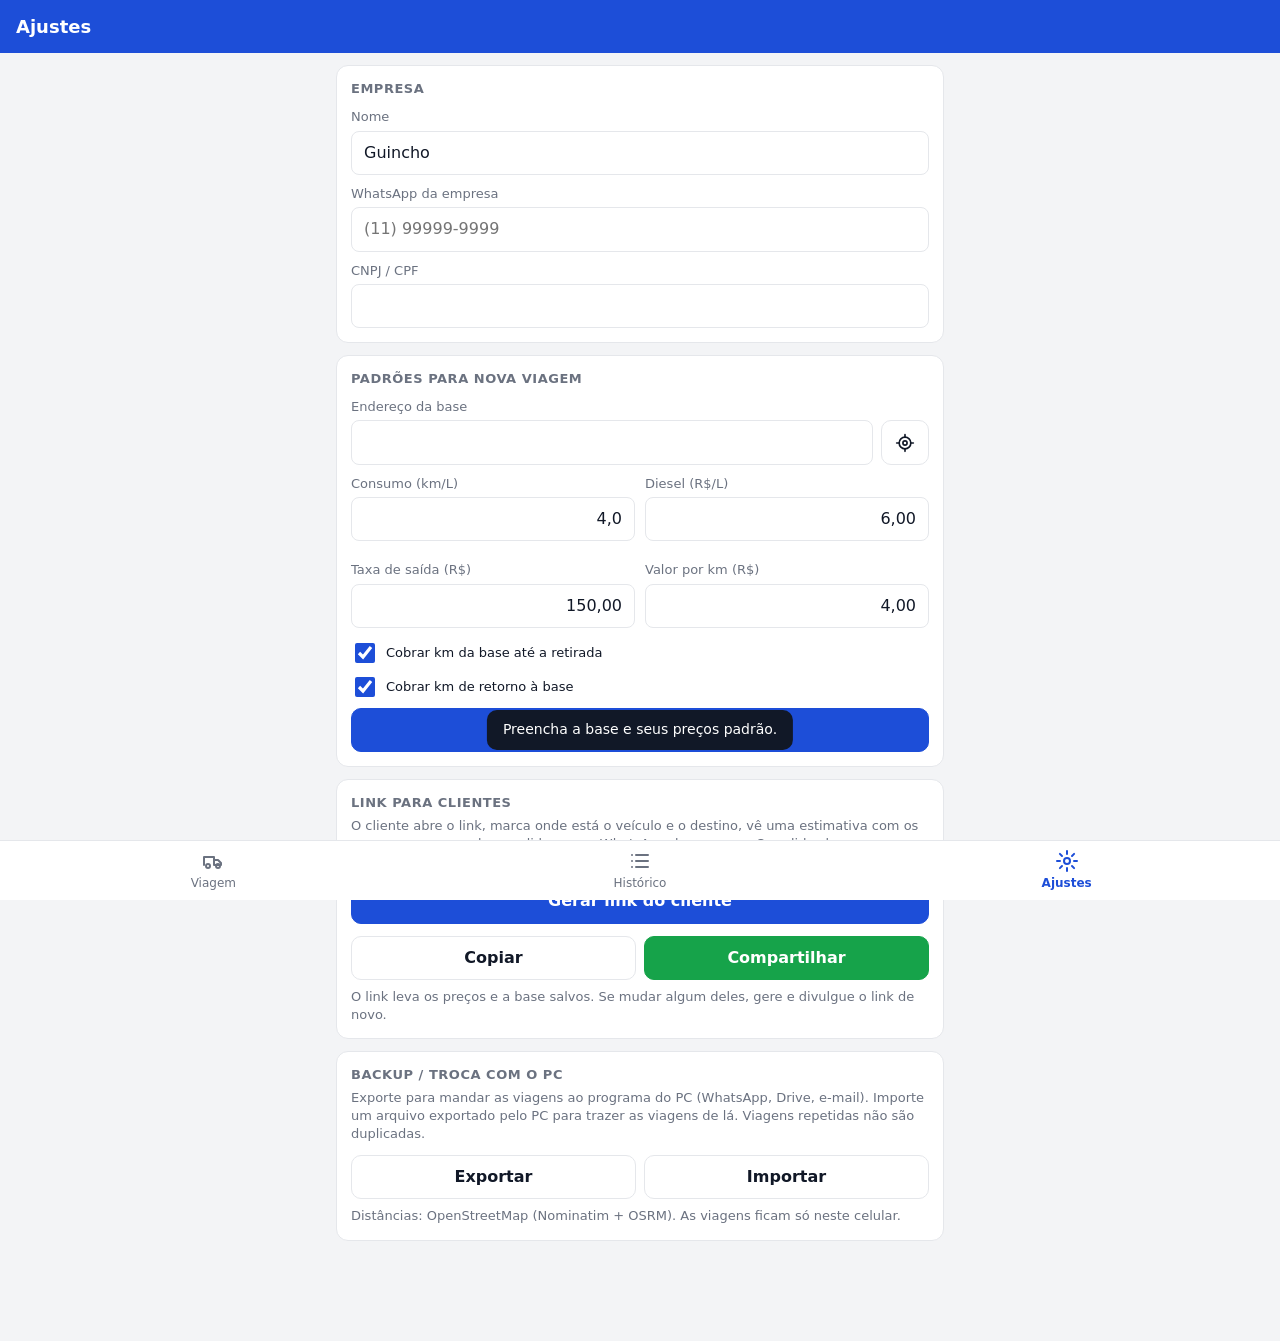
==== commit 6282f675: "Passo a passo no app e página de pedido do cliente - App do guincheiro em 6 passos (cliente, retirad" ====
--- a/index.html
+++ b/index.html
@@ -7,52 +7,13 @@
 <link rel="manifest" href="manifest.webmanifest">
 <link rel="icon" href="icon-192.png">
 <link rel="apple-touch-icon" href="icon-192.png">
+<link rel="stylesheet" href="estilo.css">
 <title>Guincho</title>
 <style>
-:root{
-  --bg:#f3f4f6;--card:#ffffff;--txt:#111827;--sub:#6b7280;--borda:#e5e7eb;--campo:#ffffff;
-  --pri:#1d4ed8;--ok:#047857;--ok-bg:#ecfdf5;--erro:#b91c1c;--zap:#16a34a;
-}
-@media (prefers-color-scheme:dark){:root:not([data-theme="light"]){
-  --bg:#0b1220;--card:#111a2e;--txt:#e5e7eb;--sub:#9ca3af;--borda:#24314f;--campo:#0b1220;
-  --pri:#3b82f6;--ok:#34d399;--ok-bg:#06291f;--erro:#f87171;--zap:#22c55e;
-}}
-:root[data-theme="dark"]{
-  --bg:#0b1220;--card:#111a2e;--txt:#e5e7eb;--sub:#9ca3af;--borda:#24314f;--campo:#0b1220;
-  --pri:#3b82f6;--ok:#34d399;--ok-bg:#06291f;--erro:#f87171;--zap:#22c55e;
-}
-*{box-sizing:border-box}
-html{-webkit-text-size-adjust:100%}
-body{margin:0;background:var(--bg);color:var(--txt);font:16px/1.4 system-ui,-apple-system,"Segoe UI",Roboto,sans-serif;
-  padding-bottom:calc(128px + env(safe-area-inset-bottom))}
-header.topo{position:sticky;top:0;z-index:5;background:var(--pri);color:#fff;
-  padding:14px 16px;padding-top:calc(14px + env(safe-area-inset-top))}
-header.topo h1{margin:0;font-size:18px;font-weight:600;white-space:nowrap;overflow:hidden;text-overflow:ellipsis}
-main{padding:12px 16px;max-width:640px;margin:0 auto}
+body{padding-bottom:calc(140px + env(safe-area-inset-bottom))}
+body.sem-rodape{padding-bottom:calc(76px + env(safe-area-inset-bottom))}
 .aba{display:none}.aba.ativa{display:block}
-.card{background:var(--card);border:1px solid var(--borda);border-radius:12px;padding:14px;margin-bottom:12px}
-.card h2{margin:0 0 4px;font-size:13px;color:var(--sub);font-weight:600;text-transform:uppercase;letter-spacing:.04em}
-label{display:block;font-size:13px;color:var(--sub);margin:10px 0 4px}
-input,select,textarea{width:100%;font:inherit;color:var(--txt);background:var(--campo);border:1px solid var(--borda);
-  border-radius:8px;padding:10px 12px;min-height:44px}
-input:focus,select:focus,textarea:focus{outline:2px solid var(--pri);outline-offset:-1px}
-textarea{min-height:80px;resize:vertical}
-.duas{display:grid;grid-template-columns:1fr 1fr;gap:10px}
-.com-botao{display:flex;gap:8px}.com-botao input{flex:1;min-width:0}
-.btn{display:inline-flex;align-items:center;justify-content:center;gap:6px;font:inherit;font-weight:600;cursor:pointer;
-  border:1px solid var(--borda);background:var(--card);color:var(--txt);border-radius:10px;padding:10px 14px;min-height:44px}
-.btn:disabled{opacity:.55}
-.btn.pri{background:var(--pri);border-color:var(--pri);color:#fff}
-.btn.zap{background:var(--zap);border-color:var(--zap);color:#fff}
-.btn.perigo{color:var(--erro)}
-.btn.bloco{width:100%;margin-top:8px}
-.btn.gps{min-width:48px;padding:0}
-.btn svg{width:20px;height:20px}
-.acoes{display:grid;grid-template-columns:1fr 1fr;gap:8px;margin-top:12px}
-.resolvido{font-size:12px;color:var(--sub);margin-top:4px;white-space:nowrap;overflow:hidden;text-overflow:ellipsis}
-.dica{font-size:12px;color:var(--sub);margin:8px 0 0}
-.status{font-size:14px;margin-top:8px;min-height:1em}
-.status.erro{color:var(--erro)}
+.wiz-rodape{bottom:calc(60px + env(safe-area-inset-bottom))}
 .trecho{display:grid;grid-template-columns:1fr 104px;gap:10px;align-items:center;padding:10px 0;border-top:1px solid var(--borda)}
 .trecho:first-of-type{margin-top:12px}
 .trecho .nome{font-size:14px}
@@ -60,18 +21,9 @@
 label.chk{display:flex;align-items:center;gap:8px;margin:4px 0 0;color:var(--txt);font-size:13px}
 label.chk input{width:20px;height:20px;min-height:0;accent-color:var(--pri)}
 .sempre{font-size:12px;color:var(--sub)}
-.num{text-align:right}
-.res{display:flex;justify-content:space-between;padding:5px 0;color:var(--sub)}
-.res b{color:var(--txt);font-variant-numeric:tabular-nums}
-.total{background:var(--ok-bg);border-radius:10px;padding:12px 14px;margin:10px 0}
-.total .rot{color:var(--ok);font-size:14px}
-.total .v{font-size:34px;font-weight:700;color:var(--ok);font-variant-numeric:tabular-nums}
-.total .det{font-size:12px;color:var(--ok)}
-.neg{color:var(--erro)!important}
-.barra{position:fixed;left:0;right:0;bottom:calc(60px + env(safe-area-inset-bottom));z-index:5;background:var(--card);
-  border-top:1px solid var(--borda);padding:8px 16px;display:flex;justify-content:space-between;align-items:center;gap:12px}
-.barra .v{font-size:20px;font-weight:700;color:var(--ok);font-variant-numeric:tabular-nums}
-.barra .s{font-size:12px;color:var(--sub);text-align:right}
+.conferir{font-size:13px;color:var(--sub);margin-top:10px}
+.conferir div{white-space:nowrap;overflow:hidden;text-overflow:ellipsis;padding:2px 0}
+.conferir b{color:var(--txt);font-weight:600}
 nav.inferior{position:fixed;left:0;right:0;bottom:0;z-index:6;height:calc(60px + env(safe-area-inset-bottom));
   padding-bottom:env(safe-area-inset-bottom);background:var(--card);border-top:1px solid var(--borda);
   display:grid;grid-template-columns:repeat(3,1fr)}
@@ -92,10 +44,7 @@
 .vazio{text-align:center;color:var(--sub);padding:32px 0}
 .totais{display:grid;grid-template-columns:1fr 1fr;gap:6px 12px;font-size:14px}
 .totais span{color:var(--sub)}.totais b{display:block;color:var(--txt);font-size:16px;font-variant-numeric:tabular-nums}
-#toast{position:fixed;left:50%;bottom:calc(140px + env(safe-area-inset-bottom));transform:translateX(-50%);z-index:9;
-  background:#111827;color:#fff;padding:10px 16px;border-radius:10px;font-size:14px;max-width:calc(100% - 32px);
-  opacity:0;pointer-events:none;transition:opacity .2s}
-#toast.ver{opacity:1}
+#linkCliente{font-size:13px;margin-top:10px}
 #impressao{display:none}
 @media print{
   body{background:#fff;padding:0}
@@ -116,98 +65,118 @@
 <header class="topo"><h1 id="titulo">Nova viagem</h1></header>
 
 <main>
-<!-- ================= VIAGEM ================= -->
+<!-- ================= VIAGEM (passo a passo) ================= -->
 <section id="aba-viagem" class="aba ativa">
-  <div class="card">
-    <h2>Cliente e veículo</h2>
-    <div class="duas">
-      <div><label for="fData">Data</label><input id="fData" type="date"></div>
-      <div><label for="fStatus">Situação</label><select id="fStatus"></select></div>
-    </div>
-    <label for="fCliente">Cliente</label><input id="fCliente" autocomplete="off">
-    <label for="fTelefone">Telefone (WhatsApp)</label><input id="fTelefone" type="tel" inputmode="tel" autocomplete="off">
-    <div class="duas">
-      <div><label for="fVeiculo">Veículo</label><input id="fVeiculo" autocomplete="off"></div>
-      <div><label for="fPlaca">Placa</label><input id="fPlaca" autocomplete="off" style="text-transform:uppercase"></div>
-    </div>
-  </div>
-
-  <div class="card">
-    <h2>Itinerário</h2>
-    <label for="fBase">Base (saída)</label>
-    <div class="com-botao"><input id="fBase" autocomplete="off">
-      <button class="btn gps" type="button" data-gps="fBase" aria-label="Usar minha localização"></button></div>
-    <div class="resolvido" id="rBase"></div>
-
-    <label for="fPartida">Retirada (onde está o veículo)</label>
-    <div class="com-botao"><input id="fPartida" autocomplete="off">
-      <button class="btn gps" type="button" data-gps="fPartida" aria-label="Usar minha localização"></button></div>
-    <div class="resolvido" id="rPartida"></div>
-
-    <label for="fDescarga">Descarregamento</label>
-    <div class="com-botao"><input id="fDescarga" autocomplete="off">
-      <button class="btn gps" type="button" data-gps="fDescarga" aria-label="Usar minha localização"></button></div>
-    <div class="resolvido" id="rDescarga"></div>
-
-    <p class="dica">Use “Rua, número, cidade, UF”. O botão do alvo pega o GPS do celular.</p>
-    <div class="acoes">
-      <button class="btn pri" type="button" id="btCalcular">Calcular km</button>
-      <button class="btn" type="button" id="btMapa">Ver no mapa</button>
-    </div>
-    <div class="status" id="statusRota"></div>
-
-    <div class="trecho">
-      <div><div class="nome">Base → Retirada</div>
-        <label class="chk"><input type="checkbox" id="fCobrarIda"> cobrar do cliente</label></div>
-      <input id="fKmIda" class="num" inputmode="decimal" placeholder="km">
-    </div>
-    <div class="trecho">
-      <div><div class="nome">Retirada → Descarregamento</div><div class="sempre">sempre cobrado</div></div>
-      <input id="fKmCarga" class="num" inputmode="decimal" placeholder="km">
-    </div>
-    <div class="trecho">
-      <div><div class="nome">Descarregamento → Base</div>
-        <label class="chk"><input type="checkbox" id="fCobrarRetorno"> cobrar do cliente</label></div>
-      <input id="fKmVolta" class="num" inputmode="decimal" placeholder="km">
-    </div>
-  </div>
-
-  <div class="card">
-    <h2>Valores</h2>
-    <div class="duas">
-      <div><label for="fDiesel">Diesel (R$/L)</label><input id="fDiesel" class="num" inputmode="decimal"></div>
-      <div><label for="fConsumo">Consumo (km/L)</label><input id="fConsumo" class="num" inputmode="decimal"></div>
-      <div><label for="fSaida">Taxa de saída (R$)</label><input id="fSaida" class="num" inputmode="decimal"></div>
-      <div><label for="fValorKm">Valor por km (R$)</label><input id="fValorKm" class="num" inputmode="decimal"></div>
-    </div>
-    <label for="fAjuste">Acréscimo / desconto (R$, use - para desconto)</label>
-    <input id="fAjuste" class="num" inputmode="text" placeholder="0,00">
-    <label for="fObs">Observações</label>
-    <textarea id="fObs"></textarea>
-  </div>
-
-  <div class="card" id="cardResumo">
-    <h2>Resumo</h2>
-    <div class="res">Km total rodado <b id="rsKmTotal"></b></div>
-    <div class="res">Km cobrado <b id="rsKmCobrado"></b></div>
-    <div class="res">Diesel gasto <b id="rsLitros"></b></div>
-    <div class="res">Custo do diesel <b id="rsCusto" class="neg"></b></div>
-    <div class="total">
-      <div class="rot">Valor para o cliente</div>
-      <div class="v" id="rsValor"></div>
-      <div class="det" id="rsDetalhe"></div>
-    </div>
-    <div class="res">Sobra após diesel <b id="rsLucro"></b></div>
-    <div class="res">Margem <b id="rsMargem"></b></div>
-
-    <button class="btn pri bloco" type="button" id="btSalvar">Salvar viagem</button>
-    <div class="acoes">
-      <button class="btn zap" type="button" id="btZap">WhatsApp</button>
-      <button class="btn" type="button" id="btPdf">PDF</button>
-      <button class="btn" type="button" id="btNova">Nova viagem</button>
-      <button class="btn" type="button" id="btDuplicar">Duplicar</button>
-    </div>
-    <button class="btn perigo bloco" type="button" id="btExcluir">Excluir esta viagem</button>
+  <div class="wiz-progresso"></div>
+  <div class="wiz-cab"><div class="wiz-num"></div><div class="wiz-titulo"></div></div>
+
+  <div class="passo" data-titulo="Cliente e veículo">
+    <div class="card">
+      <label for="fCliente" style="margin-top:0">Nome do cliente</label><input id="fCliente" autocomplete="off" enterkeyhint="next">
+      <label for="fTelefone">Telefone (WhatsApp)</label><input id="fTelefone" type="tel" inputmode="tel" autocomplete="off" enterkeyhint="next">
+      <div class="duas">
+        <div><label for="fVeiculo">Veículo</label><input id="fVeiculo" autocomplete="off" enterkeyhint="next"></div>
+        <div><label for="fPlaca">Placa</label><input id="fPlaca" autocomplete="off" style="text-transform:uppercase" enterkeyhint="next"></div>
+      </div>
+      <div class="duas">
+        <div><label for="fData">Data</label><input id="fData" type="date"></div>
+        <div><label for="fStatus">Situação</label><select id="fStatus"></select></div>
+      </div>
+    </div>
+  </div>
+
+  <div class="passo" data-titulo="Onde está o veículo?">
+    <div class="card">
+      <button class="btn pri grande" type="button" data-gps="fPartida"><span>Estou no local — usar GPS</span></button>
+      <div class="ou">ou digite o endereço</div>
+      <label for="fPartida">Local de retirada</label>
+      <div class="com-botao"><input id="fPartida" autocomplete="off" enterkeyhint="next" placeholder="Rua, número, cidade, UF">
+        <button class="btn gps" type="button" data-gps="fPartida" aria-label="Usar minha localização"></button></div>
+      <div class="resolvido" id="rPartida"></div>
+    </div>
+  </div>
+
+  <div class="passo" data-titulo="Para onde levar?">
+    <div class="card">
+      <label for="fDescarga" style="margin-top:0">Local de descarregamento</label>
+      <div class="com-botao"><input id="fDescarga" autocomplete="off" enterkeyhint="next" placeholder="Rua, número, cidade, UF">
+        <button class="btn gps" type="button" data-gps="fDescarga" aria-label="Usar minha localização"></button></div>
+      <div class="resolvido" id="rDescarga"></div>
+      <p class="dica">Em rodovia, cole a coordenada do Google Maps (ex.: -23.5505, -46.6333).</p>
+    </div>
+  </div>
+
+  <div class="passo" data-titulo="Distâncias">
+    <div class="card">
+      <label for="fBase" style="margin-top:0">Saída do guincho (base)</label>
+      <div class="com-botao"><input id="fBase" autocomplete="off" enterkeyhint="next">
+        <button class="btn gps" type="button" data-gps="fBase" aria-label="Usar minha localização"></button></div>
+      <div class="resolvido" id="rBase"></div>
+      <div class="acoes">
+        <button class="btn" type="button" id="btCalcular">Recalcular km</button>
+        <button class="btn" type="button" id="btMapa">Ver no mapa</button>
+      </div>
+      <div class="status" id="statusRota"></div>
+      <div class="conferir" id="conferir"></div>
+
+      <div class="trecho">
+        <div><div class="nome">Base → Retirada</div>
+          <label class="chk"><input type="checkbox" id="fCobrarIda"> cobrar do cliente</label></div>
+        <input id="fKmIda" inputmode="decimal" placeholder="km">
+      </div>
+      <div class="trecho">
+        <div><div class="nome">Retirada → Descarregamento</div><div class="sempre">sempre cobrado</div></div>
+        <input id="fKmCarga" inputmode="decimal" placeholder="km">
+      </div>
+      <div class="trecho">
+        <div><div class="nome">Descarregamento → Base</div>
+          <label class="chk"><input type="checkbox" id="fCobrarRetorno"> cobrar do cliente</label></div>
+        <input id="fKmVolta" inputmode="decimal" placeholder="km">
+      </div>
+    </div>
+  </div>
+
+  <div class="passo" data-titulo="Valores">
+    <div class="card">
+      <div class="duas">
+        <div><label for="fDiesel" style="margin-top:0">Diesel (R$/L)</label><input id="fDiesel" class="num" inputmode="decimal"></div>
+        <div><label for="fConsumo" style="margin-top:0">Consumo (km/L)</label><input id="fConsumo" class="num" inputmode="decimal"></div>
+        <div><label for="fSaida">Taxa de saída (R$)</label><input id="fSaida" class="num" inputmode="decimal"></div>
+        <div><label for="fValorKm">Valor por km (R$)</label><input id="fValorKm" class="num" inputmode="decimal"></div>
+      </div>
+      <label for="fAjuste">Acréscimo / desconto (R$, use - para desconto)</label>
+      <input id="fAjuste" class="num" inputmode="text" placeholder="0,00">
+      <label for="fObs">Observações</label>
+      <textarea id="fObs"></textarea>
+    </div>
+  </div>
+
+  <div class="passo" data-titulo="Resumo">
+    <div class="card">
+      <div class="res">Cliente <b id="rsCliente"></b></div>
+      <div class="res">Retirada <b id="rsPartida"></b></div>
+      <div class="res">Destino <b id="rsDescarga"></b></div>
+      <div class="res">Km total rodado <b id="rsKmTotal"></b></div>
+      <div class="res">Km cobrado <b id="rsKmCobrado"></b></div>
+      <div class="res">Diesel gasto <b id="rsLitros"></b></div>
+      <div class="res">Custo do diesel <b id="rsCusto" class="neg"></b></div>
+      <div class="total">
+        <div class="rot">Valor para o cliente</div>
+        <div class="v" id="rsValor"></div>
+        <div class="det" id="rsDetalhe"></div>
+      </div>
+      <div class="res">Sobra após diesel <b id="rsLucro"></b></div>
+      <div class="res">Margem <b id="rsMargem"></b></div>
+
+      <button class="btn pri bloco" type="button" id="btSalvar">Salvar viagem</button>
+      <div class="acoes">
+        <button class="btn zap" type="button" id="btZap">WhatsApp</button>
+        <button class="btn" type="button" id="btPdf">PDF</button>
+        <button class="btn" type="button" id="btNova">Nova viagem</button>
+        <button class="btn" type="button" id="btDuplicar">Duplicar</button>
+      </div>
+      <button class="btn perigo bloco" type="button" id="btExcluir">Excluir esta viagem</button>
+    </div>
   </div>
 </section>
 
@@ -228,12 +197,12 @@
   <div id="hLista"></div>
 </section>
 
-<!-- ================= CONFIGURAÇÕES ================= -->
+<!-- ================= AJUSTES ================= -->
 <section id="aba-config" class="aba">
   <div class="card">
-    <h2>Empresa (sai no orçamento)</h2>
+    <h2>Empresa</h2>
     <label for="cEmpresa">Nome</label><input id="cEmpresa">
-    <label for="cTelefone">Telefone</label><input id="cTelefone" type="tel">
+    <label for="cTelefone">WhatsApp da empresa</label><input id="cTelefone" type="tel" inputmode="tel" placeholder="(11) 99999-9999">
     <label for="cDocumento">CNPJ / CPF</label><input id="cDocumento">
   </div>
   <div class="card">
@@ -252,6 +221,18 @@
     <button class="btn pri bloco" type="button" id="btSalvarConfig">Salvar configurações</button>
   </div>
   <div class="card">
+    <h2>Link para clientes</h2>
+    <p class="dica" style="margin-top:4px">O cliente abre o link, marca onde está o veículo e o destino, vê uma estimativa com os
+      seus preços e manda o pedido para o WhatsApp da empresa. O pedido chega com um link que abre a viagem já preenchida aqui.</p>
+    <button class="btn pri bloco" type="button" id="btGerarLink">Gerar link do cliente</button>
+    <input id="linkCliente" readonly hidden aria-label="Link do cliente">
+    <div class="acoes" id="acoesLink" hidden>
+      <button class="btn" type="button" id="btCopiarLink">Copiar</button>
+      <button class="btn zap" type="button" id="btEnviarLink">Compartilhar</button>
+    </div>
+    <p class="dica">O link leva os preços e a base salvos. Se mudar algum deles, gere e divulgue o link de novo.</p>
+  </div>
+  <div class="card">
     <h2>Backup / troca com o PC</h2>
     <p class="dica" style="margin-top:4px">Exporte para mandar as viagens ao programa do PC (WhatsApp, Drive, e-mail).
       Importe um arquivo exportado pelo PC para trazer as viagens de lá. Viagens repetidas não são duplicadas.</p>
@@ -260,14 +241,15 @@
       <button class="btn" type="button" id="btImportar">Importar</button>
     </div>
     <input type="file" id="arqImportar" accept=".json,application/json" hidden>
-    <p class="dica">Distâncias: OpenStreetMap (Nominatim + OSRM). Os dados ficam só neste celular.</p>
+    <p class="dica">Distâncias: OpenStreetMap (Nominatim + OSRM). As viagens ficam só neste celular.</p>
   </div>
 </section>
 </main>
 
-<div class="barra" id="barra">
-  <div><div class="s" style="text-align:left">Valor para o cliente</div><div class="v" id="bValor"></div></div>
-  <div class="s">Diesel <span id="bCusto"></span><br>Sobra <b id="bLucro"></b></div>
+<div class="wiz-rodape" id="rodape">
+  <button class="btn" type="button" id="btVoltar">Voltar</button>
+  <div class="meio" id="rodapeValor"></div>
+  <button class="btn pri" type="button" id="btProximo">Próximo</button>
 </div>
 
 <nav class="inferior">
@@ -285,11 +267,12 @@
 <div id="toast" role="status"></div>
 <div id="impressao"></div>
 
+<script src="comum.js"></script>
 <script>
 "use strict";
-const $ = id => document.getElementById(id);
 const STATUS = ["Orçamento", "Realizada", "Cancelada"];
 const K_VIAGENS = "guincho.viagens", K_CONFIG = "guincho.config";
+const P_DISTANCIAS = 3;   // índice do passo "Distâncias"
 const CONFIG_PADRAO = { EmpresaNome: "Guincho", EmpresaTelefone: "", EmpresaDocumento: "", EnderecoBase: "",
   ConsumoKmL: 4, PrecoDiesel: 6, TaxaSaida: 150, ValorKm: 4, CobrarIda: true, CobrarRetorno: true };
 const VIAGEM_VAZIA = { Id: "", Data: "", Status: "Orçamento", Cliente: "", Telefone: "", Veiculo: "", Placa: "",
@@ -308,51 +291,35 @@
 let config = { ...CONFIG_PADRAO, ...ler(K_CONFIG, {}) };
 let viagens = (ler(K_VIAGENS, []) || []).map(v => ({ ...VIAGEM_VAZIA, ...v }));
 let idEmEdicao = null;
+let chaveCalculada = "";   // endereços da última rota calculada (evita recalcular à toa)
 try { navigator.storage?.persist?.(); } catch {}
-
-// ---------- números ----------
-function num(s) {
-  s = String(s ?? "").replace(/R\$|\s/g, "");
-  if (!s) return 0;
-  if (!s.includes(",") && (s.match(/\./g) || []).length === 1) return parseFloat(s) || 0;
-  return parseFloat(s.replace(/\./g, "").replace(",", ".")) || 0;
-}
-const fmt = (v, c = 2) => v.toLocaleString("pt-BR", { minimumFractionDigits: c, maximumFractionDigits: c });
-const moeda = v => v.toLocaleString("pt-BR", { style: "currency", currency: "BRL" });
-const esc = s => String(s ?? "").replace(/[&<>"']/g, c => ({ "&": "&amp;", "<": "&lt;", ">": "&gt;", '"': "&quot;", "'": "&#39;" }[c]));
-const hoje = () => { const d = new Date(); return new Date(d - d.getTimezoneOffset() * 60000).toISOString().slice(0, 10); };
-const dataBr = iso => iso ? `${iso.slice(8, 10)}/${iso.slice(5, 7)}/${iso.slice(0, 4)}` : "";
-const novoId = () => crypto.randomUUID ? crypto.randomUUID()
-  : "xxxxxxxx-xxxx-4xxx-yxxx-xxxxxxxxxxxx".replace(/[xy]/g, c => { const r = Math.random() * 16 | 0; return (c === "x" ? r : (r & 3 | 8)).toString(16); });
-
-function calc(v) {
-  const kmTotal = v.KmBasePartida + v.KmPartidaDescarga + v.KmDescargaBase;
-  const kmCobrado = (v.CobrarIda ? v.KmBasePartida : 0) + v.KmPartidaDescarga + (v.CobrarRetorno ? v.KmDescargaBase : 0);
-  const litros = v.ConsumoKmL > 0 ? kmTotal / v.ConsumoKmL : 0;
-  const custo = litros * v.PrecoDiesel;
-  const valorKm = kmCobrado * v.ValorKm;
-  const valor = v.TaxaSaida + valorKm + v.Ajuste;
-  return { kmTotal, kmCobrado, litros, custo, valorKm, valor, lucro: valor - custo };
-}
-
-// ---------- toast ----------
-let toastTimer;
-function toast(msg) {
-  const t = $("toast"); t.textContent = msg; t.classList.add("ver");
-  clearTimeout(toastTimer); toastTimer = setTimeout(() => t.classList.remove("ver"), 3200);
-}
 
 // ---------- abas ----------
 function mostrarAba(nome) {
   document.querySelectorAll(".aba").forEach(s => s.classList.toggle("ativa", s.id === "aba-" + nome));
   document.querySelectorAll("nav.inferior button").forEach(b => b.classList.toggle("ativa", b.dataset.aba === nome));
-  $("barra").style.display = nome === "viagem" ? "" : "none";
-  document.body.style.paddingBottom = nome === "viagem" ? "" : "calc(76px + env(safe-area-inset-bottom))";
+  $("rodape").style.display = nome === "viagem" ? "" : "none";
+  document.body.classList.toggle("sem-rodape", nome !== "viagem");
   $("titulo").textContent = nome === "historico" ? "Histórico" : nome === "config" ? "Ajustes" : tituloViagem();
   if (nome === "historico") atualizarHistorico();
   window.scrollTo(0, 0);
 }
 document.querySelectorAll("nav.inferior button").forEach(b => b.addEventListener("click", () => mostrarAba(b.dataset.aba)));
+
+// ---------- passo a passo ----------
+const wiz = criarWizard($("aba-viagem"), {
+  voltar: $("btVoltar"), proximo: $("btProximo"),
+  validar: i => {
+    if (i === 1 && !$("fPartida").value.trim()) return "Informe onde está o veículo (ou use o GPS).";
+    if (i === 2 && !$("fDescarga").value.trim()) return "Informe para onde levar o veículo.";
+    if (i === P_DISTANCIAS && !$("fKmCarga").value.trim()) return "Informe os km (ou toque em Recalcular km).";
+    return "";
+  },
+  aoEntrar: i => {
+    if (i === P_DISTANCIAS && chaveRota() !== chaveCalculada && camposRotaPreenchidos()) calcularKm();
+    recalcular();
+  },
+});
 
 // ---------- formulário ----------
 const camposTexto = { fCliente: "Cliente", fTelefone: "Telefone", fVeiculo: "Veiculo", fPlaca: "Placa",
@@ -362,6 +329,9 @@
 
 $("fStatus").innerHTML = STATUS.map(s => `<option>${s}</option>`).join("");
 $("hStatus").innerHTML = ["Todas", ...STATUS].map((s, i) => `<option value="${i ? s : ""}">${s}</option>`).join("");
+
+const chaveRota = () => ["fBase", "fPartida", "fDescarga"].map(id => $(id).value.trim().toLowerCase()).join("|");
+const camposRotaPreenchidos = () => ["fBase", "fPartida", "fDescarga"].every(id => $(id).value.trim());
 
 function lerFormulario() {
   const v = { ...VIAGEM_VAZIA, Id: idEmEdicao || "", Status: $("fStatus").value,
@@ -383,8 +353,8 @@
   }
   $("fCobrarIda").checked = v.CobrarIda;
   $("fCobrarRetorno").checked = v.CobrarRetorno;
-  ["rBase", "rPartida", "rDescarga"].forEach(id => $(id).textContent = "");
-  $("statusRota").textContent = "";
+  ["rBase", "rPartida", "rDescarga", "conferir", "statusRota"].forEach(id => $(id).textContent = "");
+  chaveCalculada = v.KmPartidaDescarga ? chaveRota() : "";
   $("btExcluir").style.display = $("btDuplicar").style.display = idEmEdicao ? "" : "none";
   $("titulo").textContent = tituloViagem();
   recalcular();
@@ -396,15 +366,23 @@
   return v ? `${dataBr(v.Data)} · ${v.Cliente}` : "Viagem";
 }
 
+const viagemPadrao = () => ({ ...VIAGEM_VAZIA, Data: hoje() + "T00:00:00", EnderecoBase: config.EnderecoBase,
+  PrecoDiesel: config.PrecoDiesel, ConsumoKmL: config.ConsumoKmL, TaxaSaida: config.TaxaSaida,
+  ValorKm: config.ValorKm, CobrarIda: config.CobrarIda, CobrarRetorno: config.CobrarRetorno });
+
 function novaViagem() {
   idEmEdicao = null;
-  preencher({ ...VIAGEM_VAZIA, Data: hoje() + "T00:00:00", EnderecoBase: config.EnderecoBase,
-    PrecoDiesel: config.PrecoDiesel, ConsumoKmL: config.ConsumoKmL, TaxaSaida: config.TaxaSaida,
-    ValorKm: config.ValorKm, CobrarIda: config.CobrarIda, CobrarRetorno: config.CobrarRetorno });
+  preencher(viagemPadrao());
+  wiz.reiniciar();
+  wiz.ir(0);
 }
 
 function recalcular() {
   const v = lerFormulario(), c = calc(v);
+  const curto = s => s.length > 34 ? s.slice(0, 32) + "…" : s;
+  $("rsCliente").textContent = v.Cliente || "—";
+  $("rsPartida").textContent = curto(v.EnderecoPartida) || "—";
+  $("rsDescarga").textContent = curto(v.EnderecoDescarga) || "—";
   $("rsKmTotal").textContent = fmt(c.kmTotal, 1) + " km";
   $("rsKmCobrado").textContent = fmt(c.kmCobrado, 1) + " km";
   $("rsLitros").textContent = fmt(c.litros, 1) + " L";
@@ -417,100 +395,47 @@
   $("rsLucro").textContent = moeda(c.lucro);
   $("rsLucro").classList.toggle("neg", c.lucro < 0);
   $("rsMargem").textContent = c.valor > 0 ? Math.round(c.lucro / c.valor * 100) + "%" : "—";
-  $("bValor").textContent = moeda(c.valor);
-  $("bCusto").textContent = moeda(c.custo);
-  $("bLucro").textContent = moeda(c.lucro);
-  $("bLucro").classList.toggle("neg", c.lucro < 0);
+  $("rodapeValor").innerHTML = c.kmTotal > 0
+    ? `Cliente<b>${moeda(c.valor)}</b>sobra ${moeda(c.lucro)}` : "";
 }
 Object.keys(camposNum).forEach(id => $(id).addEventListener("input", recalcular));
 ["fCobrarIda", "fCobrarRetorno"].forEach(id => $(id).addEventListener("change", recalcular));
 
-// ---------- mapas ----------
-const cacheGeo = new Map();
-let ultimaConsulta = 0;
-const RE_COORD = /^\s*(-?\d{1,2}(?:\.\d+)?)\s*,\s*(-?\d{1,3}(?:\.\d+)?)\s*$/;
-
-async function buscar(url) {
-  const espera = ultimaConsulta + 1100 - Date.now();
-  if (espera > 0) await new Promise(r => setTimeout(r, espera));
-  ultimaConsulta = Date.now();
-  const r = await fetch(url, { headers: { "Accept-Language": "pt-BR" }, signal: AbortSignal.timeout(20000) });
-  if (!r.ok) throw new Error(`Serviço de mapas respondeu ${r.status}. Tente de novo ou digite os km.`);
-  return r.json();
-}
-
-const semAcento = s => (s || "").normalize("NFD").replace(/[̀-ͯ]/g, "").toLowerCase().trim();
-const RE_NUMERO = /^\d+[A-Za-z]?$/;
-
-// "Rua X, 500, São Paulo, SP" -> "sao paulo" (ignora número, UF, CEP e "Brasil")
-function cidadeDigitada(endereco) {
-  const partes = endereco.split(/,| - /).map(s => s.trim())
-    .filter(s => s && !RE_NUMERO.test(s) && !/^[A-Za-z]{2}$/.test(s) && !/^brasil$/i.test(s) && !/^\d{5}-?\d{3}$/.test(s));
-  return partes.length >= 2 ? semAcento(partes[partes.length - 1]) : "";
-}
-const naCidade = (r, cid) => ["city", "town", "village", "municipality"].some(k => semAcento(r.address?.[k]) === cid);
-const consultarGeo = q => buscar("https://nominatim.openstreetmap.org/search?format=jsonv2&limit=5&addressdetails=1&countrycodes=br&q=" + encodeURIComponent(q));
-
-async function localizar(endereco) {
-  endereco = endereco.trim();
-  const m = endereco.match(RE_COORD);
-  if (m) return { lat: +m[1], lon: +m[2], nome: "Coordenada " + endereco };
-  if (cacheGeo.has(endereco.toLowerCase())) return cacheGeo.get(endereco.toLowerCase());
-
-  // O Nominatim às vezes prefere o mesmo número numa rua parecida de outra cidade:
-  // escolhe o candidato que está na cidade digitada; se nenhum, tenta sem o número.
-  const lista = await consultarGeo(endereco);
-  let r = lista[0];
-  const cid = cidadeDigitada(endereco);
-  if (cid) {
-    r = lista.find(x => naCidade(x, cid));
-    if (!r) {
-      const semNumero = endereco.split(",").map(s => s.trim()).filter(s => !RE_NUMERO.test(s)).join(", ");
-      if (semNumero !== endereco) r = (await consultarGeo(semNumero)).find(x => naCidade(x, cid));
-      r ??= lista[0];
-    }
-  }
-  if (!r) throw new Error(`Endereço não encontrado: “${endereco}”. Tente “Rua, número, cidade, UF” ou use o GPS.`);
-  const p = { lat: +r.lat, lon: +r.lon, nome: r.display_name };
-  cacheGeo.set(endereco.toLowerCase(), p);
-  return p;
-}
-
-$("btCalcular").addEventListener("click", async () => {
-  const ids = ["fBase", "fPartida", "fDescarga"], rot = ["rBase", "rPartida", "rDescarga"];
+// ---------- rota ----------
+let calculando = false;
+async function calcularKm() {
   const st = $("statusRota");
   st.classList.remove("erro");
-  if (ids.some(id => !$(id).value.trim())) { st.textContent = "Preencha base, retirada e descarregamento."; st.classList.add("erro"); return; }
-  $("btCalcular").disabled = true;
+  if (!camposRotaPreenchidos()) { st.textContent = "Preencha base, retirada e descarregamento."; st.classList.add("erro"); return; }
+  if (calculando) return;
+  calculando = true;
+  $("btCalcular").disabled = $("btProximo").disabled = true;
+  $("conferir").textContent = "";
   try {
-    const pts = [];
+    const ids = ["fBase", "fPartida", "fDescarga"], pts = [];
     for (let i = 0; i < 3; i++) {
       st.textContent = `Localizando endereço ${i + 1} de 3…`;
-      $(rot[i]).textContent = "";
-      const p = await localizar($(ids[i]).value);
-      $(rot[i]).textContent = "✓ " + p.nome;
-      pts.push(p);
+      pts.push(await localizar($(ids[i]).value));
     }
     st.textContent = "Calculando rota…";
-    const coords = [pts[0], pts[1], pts[2], pts[0]].map(p => `${p.lon},${p.lat}`).join(";");
-    const r = await fetch(`https://router.project-osrm.org/route/v1/driving/${coords}?overview=false`, { signal: AbortSignal.timeout(20000) });
-    const j = await r.json();
-    if (j.code !== "Ok") throw new Error("Não foi possível traçar a rota entre os endereços.");
-    const legs = j.routes[0].legs;
-    $("fKmIda").value = fmt(legs[0].distance / 1000, 1);
-    $("fKmCarga").value = fmt(legs[1].distance / 1000, 1);
-    $("fKmVolta").value = fmt(legs[2].distance / 1000, 1);
+    const t = await calcularRota([pts[0], pts[1], pts[2], pts[0]]);
+    $("fKmIda").value = fmt(t[0].km, 1);
+    $("fKmCarga").value = fmt(t[1].km, 1);
+    $("fKmVolta").value = fmt(t[2].km, 1);
+    chaveCalculada = chaveRota();
     recalcular();
-    const seg = legs.reduce((s, l) => s + l.duration, 0);
-    st.textContent = `Tempo de direção estimado: ${Math.floor(seg / 3600)}h${String(Math.round(seg % 3600 / 60)).padStart(2, "0")}. Confira os endereços acima.`;
+    st.textContent = `Tempo de direção estimado: ${duracao(t.reduce((s, x) => s + x.seg, 0))}. Confira os locais encontrados:`;
+    $("conferir").innerHTML = ["Base", "Retirada", "Destino"]
+      .map((r, i) => `<div><b>${r}:</b> ${esc(pts[i].nome)}</div>`).join("");
   } catch (e) {
     st.classList.add("erro");
-    st.textContent = e.name === "TimeoutError" ? "O serviço de mapas demorou demais. Tente de novo ou digite os km."
-      : e instanceof TypeError ? "Sem internet. Digite os km manualmente." : e.message;
+    st.textContent = mensagemErroMapa(e) + " Digite os km manualmente.";
   } finally {
-    $("btCalcular").disabled = false;
+    calculando = false;
+    $("btCalcular").disabled = $("btProximo").disabled = false;
   }
-});
+}
+$("btCalcular").addEventListener("click", calcularKm);
 
 $("btMapa").addEventListener("click", () => {
   const b = $("fBase").value.trim(), p = $("fPartida").value.trim(), d = $("fDescarga").value.trim();
@@ -522,36 +447,36 @@
   window.open(url, "_blank");
 });
 
-// GPS
-const ICONE_GPS = '<svg viewBox="0 0 24 24" fill="none" stroke="currentColor" stroke-width="2" stroke-linecap="round"><circle cx="12" cy="12" r="7"/><circle cx="12" cy="12" r="2.5"/><path d="M12 2v3M12 19v3M2 12h3M19 12h3"/></svg>';
+// GPS: botões com data-gps preenchem o campo indicado
 document.querySelectorAll("[data-gps]").forEach(bt => {
-  bt.innerHTML = ICONE_GPS;
-  bt.addEventListener("click", () => {
-    if (!navigator.geolocation) { toast("Este aparelho não tem GPS disponível."); return; }
+  if (!bt.innerHTML.trim()) bt.innerHTML = ICONE_GPS; else bt.insertAdjacentHTML("afterbegin", ICONE_GPS);
+  bt.addEventListener("click", async () => {
     bt.disabled = true; toast("Obtendo localização…");
-    navigator.geolocation.getCurrentPosition(async pos => {
+    try {
+      const g = await obterGPS();
+      const campo = $(bt.dataset.gps);
+      campo.value = g.texto;
+      campo.dispatchEvent(new Event("input"));
+      toast(`Localização obtida (±${g.precisao} m)`);
+      const rot = { fBase: "rBase", fPartida: "rPartida", fDescarga: "rDescarga" }[campo.id];
+      if (rot) {
+        $(rot).textContent = "Buscando endereço…";
+        const nome = await enderecoDaCoordenada(g.lat, g.lon);
+        $(rot).textContent = nome ? "📍 " + nome : "";
+      }
+    } catch (e) {
+      toast(e.message);
+    } finally {
       bt.disabled = false;
-      const campo = $(bt.dataset.gps);
-      campo.value = `${pos.coords.latitude.toFixed(6)}, ${pos.coords.longitude.toFixed(6)}`;
-      const rot = { fBase: "rBase", fPartida: "rPartida", fDescarga: "rDescarga" }[campo.id];
-      toast(`Localização obtida (±${Math.round(pos.coords.accuracy)} m)`);
-      if (!rot) return;
-      try {
-        const j = await buscar(`https://nominatim.openstreetmap.org/reverse?format=jsonv2&lat=${pos.coords.latitude}&lon=${pos.coords.longitude}`);
-        if (j.display_name) $(rot).textContent = "📍 " + j.display_name;
-      } catch {}
-    }, err => {
-      bt.disabled = false;
-      toast(err.code === 1 ? "Permissão de localização negada." : "Não foi possível obter a localização.");
-    }, { enableHighAccuracy: true, timeout: 20000, maximumAge: 30000 });
+    }
   });
 });
 
 // ---------- ações da viagem ----------
 $("btSalvar").addEventListener("click", () => {
   const v = lerFormulario();
-  if (!v.Cliente) { toast("Informe o nome do cliente."); $("fCliente").focus(); return; }
-  v.Id = idEmEdicao || novoId();
+  if (!v.Cliente) { toast("Informe o nome do cliente."); wiz.ir(0); $("fCliente").focus(); return; }
+  v.Id = idEmEdicao || crypto.randomUUID();
   v.AlteradoEm = new Date().toISOString();
   const lista = viagens.slice();
   const i = lista.findIndex(x => x.Id === v.Id);
@@ -564,14 +489,16 @@
   toast("Viagem salva.");
 });
 
-$("btNova").addEventListener("click", () => { novaViagem(); window.scrollTo(0, 0); });
+$("btNova").addEventListener("click", novaViagem);
 
 $("btDuplicar").addEventListener("click", () => {
   const o = lerFormulario();
   idEmEdicao = null;
-  preencher({ ...o, Id: "", Data: hoje() + "T00:00:00", Status: "Orçamento", Veiculo: "", Placa: "", Ajuste: 0, Observacoes: "",
-    PrecoDiesel: config.PrecoDiesel, ConsumoKmL: config.ConsumoKmL, TaxaSaida: config.TaxaSaida, ValorKm: config.ValorKm });
-  window.scrollTo(0, 0);
+  preencher({ ...viagemPadrao(), Cliente: o.Cliente, Telefone: o.Telefone, EnderecoBase: o.EnderecoBase,
+    EnderecoPartida: o.EnderecoPartida, EnderecoDescarga: o.EnderecoDescarga,
+    KmBasePartida: o.KmBasePartida, KmPartidaDescarga: o.KmPartidaDescarga, KmDescargaBase: o.KmDescargaBase });
+  wiz.reiniciar(true);
+  wiz.ir(0);
   toast("Cópia criada. Ajuste e salve.");
 });
 
@@ -606,11 +533,8 @@
 }
 
 $("btZap").addEventListener("click", () => {
-  const v = lerFormulario();
-  let tel = v.Telefone.replace(/\D/g, "");
-  if (tel.length === 10 || tel.length === 11) tel = "55" + tel;
-  const url = (tel.length >= 12 ? `https://wa.me/${tel}` : "https://wa.me/") + "?text=" + encodeURIComponent(textoOrcamento(v));
-  window.open(url, "_blank");
+  const v = lerFormulario(), tel = telZap(v.Telefone);
+  window.open((tel ? `https://wa.me/${tel}` : "https://wa.me/") + "?text=" + encodeURIComponent(textoOrcamento(v)), "_blank");
 });
 
 $("btPdf").addEventListener("click", () => {
@@ -673,16 +597,17 @@
 }
 $("hLista").addEventListener("click", e => {
   const it = e.target.closest(".item");
-  if (!it) return;
-  const v = viagens.find(x => x.Id === it.dataset.id);
+  const v = it && viagens.find(x => x.Id === it.dataset.id);
   if (!v) return;
   idEmEdicao = v.Id;
   preencher(v);
   mostrarAba("viagem");
+  wiz.reiniciar(true);
+  wiz.ir(wiz.total - 1);
 });
 ["hBusca", "hPeriodo", "hStatus"].forEach(id => $(id).addEventListener("input", atualizarHistorico));
 
-// ---------- configurações ----------
+// ---------- ajustes ----------
 function mostrarConfig() {
   $("cEmpresa").value = config.EmpresaNome; $("cTelefone").value = config.EmpresaTelefone;
   $("cDocumento").value = config.EmpresaDocumento; $("cBase").value = config.EnderecoBase;
@@ -698,8 +623,38 @@
   if (!gravar(K_CONFIG, novo)) return;
   config = novo;
   mostrarConfig();
+  $("linkCliente").hidden = $("acoesLink").hidden = true;
   if (!idEmEdicao && !$("fCliente").value && !$("fPartida").value) novaViagem();
   toast("Configurações salvas.");
+});
+
+// Link do cliente: leva nome, WhatsApp, coordenada da base e preços
+$("btGerarLink").addEventListener("click", async () => {
+  const zap = telZap(config.EmpresaTelefone);
+  if (!zap) { toast("Salve o WhatsApp da empresa (com DDD) antes."); $("cTelefone").focus(); return; }
+  if (!config.EnderecoBase) { toast("Salve o endereço da base antes."); $("cBase").focus(); return; }
+  if (!(config.ValorKm > 0)) { toast("Salve o valor por km antes."); return; }
+  $("btGerarLink").disabled = true;
+  try {
+    const b = await localizar(config.EnderecoBase);
+    const q = new URLSearchParams({ n: config.EmpresaNome || "Guincho", w: zap, b: `${b.lat.toFixed(5)},${b.lon.toFixed(5)}`,
+      s: String(config.TaxaSaida), k: String(config.ValorKm), i: config.CobrarIda ? "1" : "0", r: config.CobrarRetorno ? "1" : "0" });
+    $("linkCliente").value = new URL("cliente.html", location.href).href.split("#")[0] + "?" + q;
+    $("linkCliente").hidden = $("acoesLink").hidden = false;
+  } catch (e) {
+    toast("Não foi possível localizar a base: " + mensagemErroMapa(e));
+  } finally {
+    $("btGerarLink").disabled = false;
+  }
+});
+$("btCopiarLink").addEventListener("click", async () => {
+  try { await navigator.clipboard.writeText($("linkCliente").value); toast("Link copiado."); }
+  catch { $("linkCliente").select(); toast("Selecione e copie o link."); }
+});
+$("btEnviarLink").addEventListener("click", async () => {
+  const url = $("linkCliente").value, texto = `Peça seu guincho por aqui e veja o valor estimado: ${url}`;
+  if (navigator.share) { try { await navigator.share({ title: config.EmpresaNome, text: texto }); return; } catch (e) { if (e.name === "AbortError") return; } }
+  window.open("https://wa.me/?text=" + encodeURIComponent(texto), "_blank");
 });
 
 // ---------- backup ----------
@@ -742,10 +697,36 @@
   }
 });
 
+// ---------- pedido vindo do cliente (link #pedido=...) ----------
+function abrirPedidoDoLink() {
+  const m = location.hash.match(/^#pedido=([\w-]+)$/);
+  if (!m) return false;
+  history.replaceState(null, "", location.pathname + location.search);
+  try {
+    const p = deB64(m[1]);
+    const txt = k => typeof p[k] === "string" ? p[k].slice(0, 500) : "";
+    const n = k => Number.isFinite(+p[k]) ? +p[k] : 0;
+    idEmEdicao = null;
+    preencher({ ...viagemPadrao(), Cliente: txt("Cliente"), Telefone: txt("Telefone"), Veiculo: txt("Veiculo"),
+      Placa: txt("Placa"), EnderecoPartida: txt("EnderecoPartida"), EnderecoDescarga: txt("EnderecoDescarga"),
+      Observacoes: txt("Observacoes"), KmBasePartida: n("KmBasePartida"), KmPartidaDescarga: n("KmPartidaDescarga"),
+      KmDescargaBase: n("KmDescargaBase") });
+    mostrarAba("viagem");
+    wiz.reiniciar(true);
+    wiz.ir(wiz.total - 1);
+    toast(`Pedido de ${txt("Cliente") || "cliente"} carregado. Confira e salve.`);
+    return true;
+  } catch {
+    toast("Link de pedido inválido.");
+    return false;
+  }
+}
+window.addEventListener("hashchange", abrirPedidoDoLink);
+
 // ---------- início ----------
 mostrarConfig();
 novaViagem();
-if (!config.EnderecoBase) { mostrarAba("config"); toast("Preencha a base e seus preços padrão."); }
+if (!abrirPedidoDoLink() && !config.EnderecoBase) { mostrarAba("config"); toast("Preencha a base e seus preços padrão."); }
 if ("serviceWorker" in navigator && location.protocol !== "file:") navigator.serviceWorker.register("sw.js").catch(() => {});
 </script>
 </body>
--- a/estilo.css
+++ b/estilo.css
@@ -0,0 +1,77 @@
+:root{
+  --bg:#f3f4f6;--card:#ffffff;--txt:#111827;--sub:#6b7280;--borda:#e5e7eb;--campo:#ffffff;
+  --pri:#1d4ed8;--ok:#047857;--ok-bg:#ecfdf5;--erro:#b91c1c;--zap:#16a34a;
+}
+@media (prefers-color-scheme:dark){:root:not([data-theme="light"]){
+  --bg:#0b1220;--card:#111a2e;--txt:#e5e7eb;--sub:#9ca3af;--borda:#24314f;--campo:#0b1220;
+  --pri:#3b82f6;--ok:#34d399;--ok-bg:#06291f;--erro:#f87171;--zap:#22c55e;
+}}
+:root[data-theme="dark"]{
+  --bg:#0b1220;--card:#111a2e;--txt:#e5e7eb;--sub:#9ca3af;--borda:#24314f;--campo:#0b1220;
+  --pri:#3b82f6;--ok:#34d399;--ok-bg:#06291f;--erro:#f87171;--zap:#22c55e;
+}
+*{box-sizing:border-box}
+html{-webkit-text-size-adjust:100%}
+body{margin:0;background:var(--bg);color:var(--txt);font:16px/1.4 system-ui,-apple-system,"Segoe UI",Roboto,sans-serif}
+header.topo{position:sticky;top:0;z-index:5;background:var(--pri);color:#fff;
+  padding:14px 16px;padding-top:calc(14px + env(safe-area-inset-top))}
+header.topo h1{margin:0;font-size:18px;font-weight:600;white-space:nowrap;overflow:hidden;text-overflow:ellipsis}
+header.topo .sub{font-size:13px;opacity:.85}
+main{padding:12px 16px;max-width:640px;margin:0 auto}
+.card{background:var(--card);border:1px solid var(--borda);border-radius:12px;padding:14px;margin-bottom:12px}
+.card h2{margin:0 0 4px;font-size:13px;color:var(--sub);font-weight:600;text-transform:uppercase;letter-spacing:.04em}
+label{display:block;font-size:13px;color:var(--sub);margin:10px 0 4px}
+input,select,textarea{width:100%;font:inherit;color:var(--txt);background:var(--campo);border:1px solid var(--borda);
+  border-radius:8px;padding:10px 12px;min-height:44px}
+input:focus,select:focus,textarea:focus{outline:2px solid var(--pri);outline-offset:-1px}
+textarea{min-height:80px;resize:vertical}
+.duas{display:grid;grid-template-columns:1fr 1fr;gap:10px}
+.com-botao{display:flex;gap:8px}.com-botao input{flex:1;min-width:0}
+.btn{display:inline-flex;align-items:center;justify-content:center;gap:8px;font:inherit;font-weight:600;cursor:pointer;
+  border:1px solid var(--borda);background:var(--card);color:var(--txt);border-radius:10px;padding:10px 14px;min-height:44px;
+  text-decoration:none}
+.btn:disabled{opacity:.55}
+.btn.pri{background:var(--pri);border-color:var(--pri);color:#fff}
+.btn.zap{background:var(--zap);border-color:var(--zap);color:#fff}
+.btn.perigo{color:var(--erro)}
+.btn.bloco{width:100%;margin-top:8px}
+.btn.gps{min-width:48px;padding:0}
+.btn.grande{width:100%;min-height:56px;font-size:17px}
+.btn svg{width:20px;height:20px;flex:none}
+.acoes{display:grid;grid-template-columns:1fr 1fr;gap:8px;margin-top:12px}
+.resolvido{font-size:12px;color:var(--sub);margin-top:4px;white-space:nowrap;overflow:hidden;text-overflow:ellipsis}
+.dica{font-size:13px;color:var(--sub);margin:8px 0 0}
+.status{font-size:14px;margin-top:8px;min-height:1em}
+.status.erro{color:var(--erro)}
+.ou{display:flex;align-items:center;gap:10px;color:var(--sub);font-size:13px;margin:14px 0 2px}
+.ou::before,.ou::after{content:"";flex:1;border-top:1px solid var(--borda)}
+.num{text-align:right}
+.neg{color:var(--erro)!important}
+.total{background:var(--ok-bg);border-radius:10px;padding:12px 14px;margin:10px 0}
+.total .rot{color:var(--ok);font-size:14px}
+.total .v{font-size:34px;font-weight:700;color:var(--ok);font-variant-numeric:tabular-nums}
+.total .det{font-size:12px;color:var(--ok)}
+.res{display:flex;justify-content:space-between;gap:12px;padding:5px 0;color:var(--sub)}
+.res b{color:var(--txt);font-variant-numeric:tabular-nums;text-align:right}
+
+/* ---------- wizard ---------- */
+.wiz-progresso{display:flex;gap:6px;margin:2px 0 12px}
+.wiz-ponto{flex:1;height:8px;border-radius:99px;border:0;padding:0;background:var(--borda);cursor:pointer}
+.wiz-ponto.feito{background:var(--pri);opacity:.4}
+.wiz-ponto.atual{background:var(--pri)}
+.wiz-ponto:disabled{cursor:default}
+.wiz-cab{margin:0 2px 12px}
+.wiz-cab .wiz-num{font-size:13px;color:var(--sub)}
+.wiz-cab .wiz-titulo{margin:2px 0 0;font-size:22px;font-weight:700}
+.passo{display:none}
+.passo.ativo{display:block;animation:entra .18s ease-out}
+@keyframes entra{from{opacity:0;transform:translateX(14px)}to{opacity:1;transform:none}}
+.wiz-rodape{position:fixed;left:0;right:0;z-index:5;background:var(--card);border-top:1px solid var(--borda);
+  padding:10px 16px;display:grid;grid-template-columns:110px 1fr 110px;gap:10px;align-items:center}
+.wiz-rodape .meio{text-align:center;font-size:12px;color:var(--sub);line-height:1.2}
+.wiz-rodape .meio b{display:block;font-size:18px;color:var(--ok);font-variant-numeric:tabular-nums}
+
+#toast{position:fixed;left:50%;bottom:calc(150px + env(safe-area-inset-bottom));transform:translateX(-50%);z-index:9;
+  background:#111827;color:#fff;padding:10px 16px;border-radius:10px;font-size:14px;max-width:calc(100% - 32px);
+  opacity:0;pointer-events:none;transition:opacity .2s}
+#toast.ver{opacity:1}
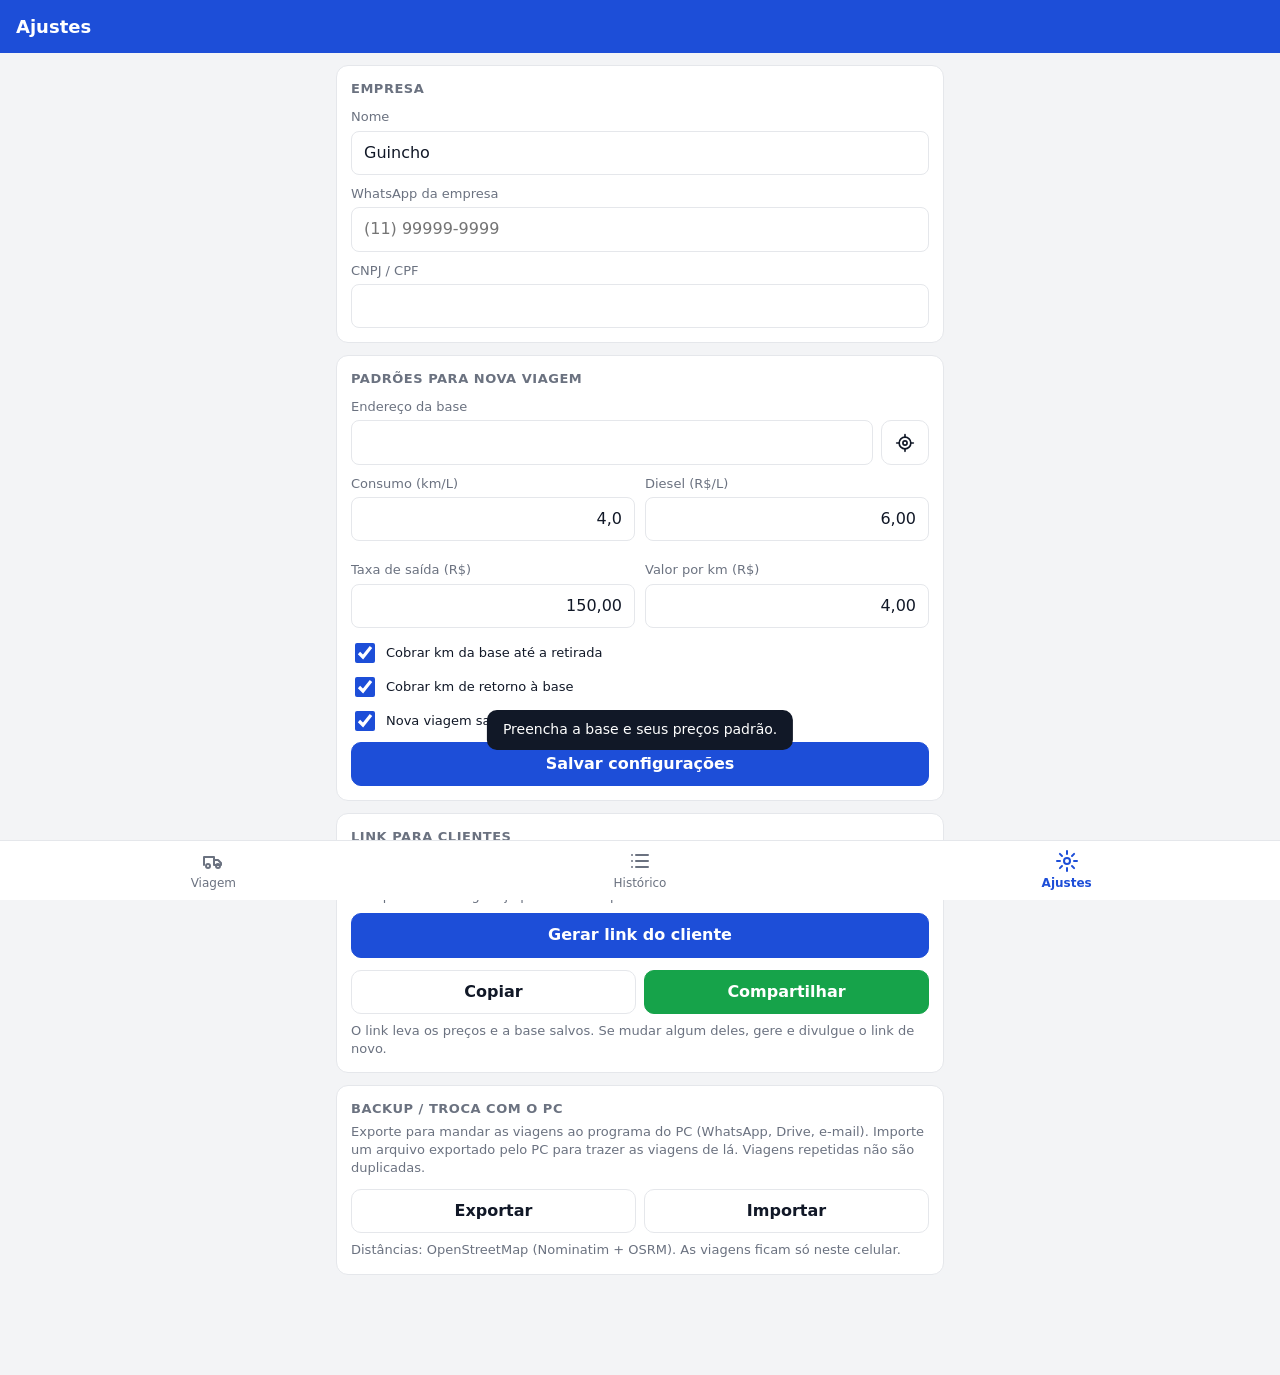
==== commit 79219280: "Saída pelo GPS do guincheiro; estimativa do cliente sem deslocamento - App: campo Saindo de preenchi" ====
--- a/index.html
+++ b/index.html
@@ -24,6 +24,7 @@
 .conferir{font-size:13px;color:var(--sub);margin-top:10px}
 .conferir div{white-space:nowrap;overflow:hidden;text-overflow:ellipsis;padding:2px 0}
 .conferir b{color:var(--txt);font-weight:600}
+.btn-link{background:none;border:0;color:var(--pri);font:inherit;font-size:13px;padding:6px 0;cursor:pointer}
 nav.inferior{position:fixed;left:0;right:0;bottom:0;z-index:6;height:calc(60px + env(safe-area-inset-bottom));
   padding-bottom:env(safe-area-inset-bottom);background:var(--card);border-top:1px solid var(--borda);
   display:grid;grid-template-columns:repeat(3,1fr)}
@@ -108,9 +109,13 @@
 
   <div class="passo" data-titulo="Distâncias">
     <div class="card">
-      <label for="fBase" style="margin-top:0">Saída do guincho (base)</label>
-      <div class="com-botao"><input id="fBase" autocomplete="off" enterkeyhint="next">
-        <button class="btn gps" type="button" data-gps="fBase" aria-label="Usar minha localização"></button></div>
+      <label for="fOrigem" style="margin-top:0">Saindo de</label>
+      <div class="com-botao"><input id="fOrigem" autocomplete="off" enterkeyhint="next" placeholder="Vazio = sai da base">
+        <button class="btn gps" type="button" data-gps="fOrigem" aria-label="Usar minha localização"></button></div>
+      <div class="resolvido" id="rOrigem"></div>
+      <button type="button" class="btn-link" id="btSairBase">Sair da base em vez da localização atual</button>
+      <label for="fBase">Volta para (base)</label>
+      <input id="fBase" autocomplete="off" enterkeyhint="next">
       <div class="resolvido" id="rBase"></div>
       <div class="acoes">
         <button class="btn" type="button" id="btCalcular">Recalcular km</button>
@@ -120,7 +125,7 @@
       <div class="conferir" id="conferir"></div>
 
       <div class="trecho">
-        <div><div class="nome">Base → Retirada</div>
+        <div><div class="nome">Saída → Retirada</div>
           <label class="chk"><input type="checkbox" id="fCobrarIda"> cobrar do cliente</label></div>
         <input id="fKmIda" inputmode="decimal" placeholder="km">
       </div>
@@ -156,6 +161,7 @@
       <div class="res">Cliente <b id="rsCliente"></b></div>
       <div class="res">Retirada <b id="rsPartida"></b></div>
       <div class="res">Destino <b id="rsDescarga"></b></div>
+      <div class="res" id="rsChegadaLinha" hidden>Chegada à retirada <b id="rsChegada"></b></div>
       <div class="res">Km total rodado <b id="rsKmTotal"></b></div>
       <div class="res">Km cobrado <b id="rsKmCobrado"></b></div>
       <div class="res">Diesel gasto <b id="rsLitros"></b></div>
@@ -218,6 +224,7 @@
     </div>
     <label class="chk" style="margin-top:12px"><input type="checkbox" id="cCobrarIda"> Cobrar km da base até a retirada</label>
     <label class="chk" style="margin-top:8px"><input type="checkbox" id="cCobrarRetorno"> Cobrar km de retorno à base</label>
+    <label class="chk" style="margin-top:8px"><input type="checkbox" id="cSaidaGps"> Nova viagem sai da minha localização atual (GPS)</label>
     <button class="btn pri bloco" type="button" id="btSalvarConfig">Salvar configurações</button>
   </div>
   <div class="card">
@@ -274,9 +281,10 @@
 const K_VIAGENS = "guincho.viagens", K_CONFIG = "guincho.config";
 const P_DISTANCIAS = 3;   // índice do passo "Distâncias"
 const CONFIG_PADRAO = { EmpresaNome: "Guincho", EmpresaTelefone: "", EmpresaDocumento: "", EnderecoBase: "",
-  ConsumoKmL: 4, PrecoDiesel: 6, TaxaSaida: 150, ValorKm: 4, CobrarIda: true, CobrarRetorno: true };
+  ConsumoKmL: 4, PrecoDiesel: 6, TaxaSaida: 150, ValorKm: 4, CobrarIda: true, CobrarRetorno: true, SaidaGps: true };
+// EnderecoSaida: de onde o guincho sai (vazio = da base). KmBasePartida = saída -> retirada.
 const VIAGEM_VAZIA = { Id: "", Data: "", Status: "Orçamento", Cliente: "", Telefone: "", Veiculo: "", Placa: "",
-  EnderecoBase: "", EnderecoPartida: "", EnderecoDescarga: "", KmBasePartida: 0, KmPartidaDescarga: 0, KmDescargaBase: 0,
+  EnderecoBase: "", EnderecoSaida: "", EnderecoPartida: "", EnderecoDescarga: "", KmBasePartida: 0, KmPartidaDescarga: 0, KmDescargaBase: 0,
   CobrarIda: true, CobrarRetorno: true, PrecoDiesel: 0, ConsumoKmL: 0, TaxaSaida: 0, ValorKm: 0, Ajuste: 0,
   Observacoes: "", AlteradoEm: "0001-01-01T00:00:00" };
 
@@ -292,6 +300,8 @@
 let viagens = (ler(K_VIAGENS, []) || []).map(v => ({ ...VIAGEM_VAZIA, ...v }));
 let idEmEdicao = null;
 let chaveCalculada = "";   // endereços da última rota calculada (evita recalcular à toa)
+let chegadaSeg = null;     // tempo de direção saída -> retirada da última rota calculada
+let geracao = 0;           // muda a cada viagem carregada; descarta GPS que chega atrasado
 try { navigator.storage?.persist?.(); } catch {}
 
 // ---------- abas ----------
@@ -323,14 +333,14 @@
 
 // ---------- formulário ----------
 const camposTexto = { fCliente: "Cliente", fTelefone: "Telefone", fVeiculo: "Veiculo", fPlaca: "Placa",
-  fBase: "EnderecoBase", fPartida: "EnderecoPartida", fDescarga: "EnderecoDescarga", fObs: "Observacoes" };
+  fBase: "EnderecoBase", fOrigem: "EnderecoSaida", fPartida: "EnderecoPartida", fDescarga: "EnderecoDescarga", fObs: "Observacoes" };
 const camposNum = { fKmIda: ["KmBasePartida", 1], fKmCarga: ["KmPartidaDescarga", 1], fKmVolta: ["KmDescargaBase", 1],
   fDiesel: ["PrecoDiesel", 2], fConsumo: ["ConsumoKmL", 1], fSaida: ["TaxaSaida", 2], fValorKm: ["ValorKm", 2], fAjuste: ["Ajuste", 2] };
 
 $("fStatus").innerHTML = STATUS.map(s => `<option>${s}</option>`).join("");
 $("hStatus").innerHTML = ["Todas", ...STATUS].map((s, i) => `<option value="${i ? s : ""}">${s}</option>`).join("");
 
-const chaveRota = () => ["fBase", "fPartida", "fDescarga"].map(id => $(id).value.trim().toLowerCase()).join("|");
+const chaveRota = () => ["fOrigem", "fBase", "fPartida", "fDescarga"].map(id => $(id).value.trim().toLowerCase()).join("|");
 const camposRotaPreenchidos = () => ["fBase", "fPartida", "fDescarga"].every(id => $(id).value.trim());
 
 function lerFormulario() {
@@ -353,8 +363,10 @@
   }
   $("fCobrarIda").checked = v.CobrarIda;
   $("fCobrarRetorno").checked = v.CobrarRetorno;
-  ["rBase", "rPartida", "rDescarga", "conferir", "statusRota"].forEach(id => $(id).textContent = "");
+  ["rBase", "rOrigem", "rPartida", "rDescarga", "conferir", "statusRota"].forEach(id => $(id).textContent = "");
   chaveCalculada = v.KmPartidaDescarga ? chaveRota() : "";
+  chegadaSeg = null;
+  geracao++;
   $("btExcluir").style.display = $("btDuplicar").style.display = idEmEdicao ? "" : "none";
   $("titulo").textContent = tituloViagem();
   recalcular();
@@ -375,6 +387,33 @@
   preencher(viagemPadrao());
   wiz.reiniciar();
   wiz.ir(0);
+  saidaPelaLocalizacao();
+}
+
+/** Preenche "Saindo de" com o GPS atual (se ativado em Ajustes) e recalcula se já passou das distâncias. */
+async function saidaPelaLocalizacao() {
+  const minha = geracao;
+  if (!config.SaidaGps) return recalcularSePreciso(minha);
+  try {
+    const g = await obterGPS();
+    if (minha !== geracao || $("fOrigem").value.trim()) return;   // outra viagem ou já preenchido à mão
+    $("fOrigem").value = g.texto;
+    $("rOrigem").textContent = `📍 Sua localização agora (±${g.precisao} m)`;
+    if (wiz.atual >= P_DISTANCIAS && camposRotaPreenchidos()) {
+      await calcularKm();
+      if (minha === geracao && wiz.atual === wiz.total - 1) toast("Valores recalculados a partir da sua localização.");
+    }
+    const nome = await enderecoDaCoordenada(g.lat, g.lon);
+    if (minha === geracao && nome && $("fOrigem").value === g.texto) $("rOrigem").textContent = "📍 " + nome;
+  } catch {
+    recalcularSePreciso(minha);   // sem GPS: sai da base
+  }
+}
+
+/** Já passou do passo Distâncias com km desatualizados (ex.: pedido do cliente): calcula a partir da base. */
+function recalcularSePreciso(minha) {
+  if (minha === geracao && wiz.atual >= P_DISTANCIAS && camposRotaPreenchidos() && chaveRota() !== chaveCalculada)
+    calcularKm();
 }
 
 function recalcular() {
@@ -397,52 +436,64 @@
   $("rsMargem").textContent = c.valor > 0 ? Math.round(c.lucro / c.valor * 100) + "%" : "—";
   $("rodapeValor").innerHTML = c.kmTotal > 0
     ? `Cliente<b>${moeda(c.valor)}</b>sobra ${moeda(c.lucro)}` : "";
+  $("rsChegadaLinha").hidden = chegadaSeg == null;
+  if (chegadaSeg != null) $("rsChegada").textContent = "cerca de " + duracao(chegadaSeg);
 }
 Object.keys(camposNum).forEach(id => $(id).addEventListener("input", recalcular));
 ["fCobrarIda", "fCobrarRetorno"].forEach(id => $(id).addEventListener("change", recalcular));
 
 // ---------- rota ----------
-let calculando = false;
+let calculando = false, refazer = false;
 async function calcularKm() {
   const st = $("statusRota");
   st.classList.remove("erro");
   if (!camposRotaPreenchidos()) { st.textContent = "Preencha base, retirada e descarregamento."; st.classList.add("erro"); return; }
-  if (calculando) return;
+  if (calculando) { refazer = true; return; }   // endereço mudou durante o cálculo: refaz no fim
   calculando = true;
   $("btCalcular").disabled = $("btProximo").disabled = true;
   $("conferir").textContent = "";
   try {
-    const ids = ["fBase", "fPartida", "fDescarga"], pts = [];
-    for (let i = 0; i < 3; i++) {
-      st.textContent = `Localizando endereço ${i + 1} de 3…`;
-      pts.push(await localizar($(ids[i]).value));
+    // Rota: saída (GPS ou base) -> retirada -> descarregamento -> base
+    const nomes = { fOrigem: "Saída", fBase: "Base", fPartida: "Retirada", fDescarga: "Destino" };
+    const ids = Object.keys(nomes).filter(id => $(id).value.trim()), p = {};
+    for (let i = 0; i < ids.length; i++) {
+      st.textContent = `Localizando endereço ${i + 1} de ${ids.length}…`;
+      p[ids[i]] = await localizar($(ids[i]).value);
     }
     st.textContent = "Calculando rota…";
-    const t = await calcularRota([pts[0], pts[1], pts[2], pts[0]]);
+    const t = await calcularRota([p.fOrigem || p.fBase, p.fPartida, p.fDescarga, p.fBase]);
     $("fKmIda").value = fmt(t[0].km, 1);
     $("fKmCarga").value = fmt(t[1].km, 1);
     $("fKmVolta").value = fmt(t[2].km, 1);
     chaveCalculada = chaveRota();
+    chegadaSeg = t[0].seg;
     recalcular();
-    st.textContent = `Tempo de direção estimado: ${duracao(t.reduce((s, x) => s + x.seg, 0))}. Confira os locais encontrados:`;
-    $("conferir").innerHTML = ["Base", "Retirada", "Destino"]
-      .map((r, i) => `<div><b>${r}:</b> ${esc(pts[i].nome)}</div>`).join("");
+    st.textContent = `Chegada à retirada: cerca de ${duracao(t[0].seg)}. Tempo total de direção: ${duracao(t.reduce((s, x) => s + x.seg, 0))}. Confira os locais:`;
+    $("conferir").innerHTML = ids.map(id => `<div><b>${nomes[id]}:</b> ${esc(p[id].nome)}</div>`).join("");
   } catch (e) {
     st.classList.add("erro");
     st.textContent = mensagemErroMapa(e) + " Digite os km manualmente.";
   } finally {
     calculando = false;
     $("btCalcular").disabled = $("btProximo").disabled = false;
+    if (refazer) { refazer = false; calcularKm(); }
   }
 }
 $("btCalcular").addEventListener("click", calcularKm);
+
+$("btSairBase").addEventListener("click", () => {
+  $("fOrigem").value = "";
+  $("rOrigem").textContent = "";
+  calcularKm();
+});
 
 $("btMapa").addEventListener("click", () => {
   const b = $("fBase").value.trim(), p = $("fPartida").value.trim(), d = $("fDescarga").value.trim();
+  const o = $("fOrigem").value.trim() || b;
   if (!p || !d) { toast("Preencha retirada e descarregamento."); return; }
   const u = encodeURIComponent;
   const url = b
-    ? `https://www.google.com/maps/dir/?api=1&travelmode=driving&origin=${u(b)}&destination=${u(b)}&waypoints=${u(p)}%7C${u(d)}`
+    ? `https://www.google.com/maps/dir/?api=1&travelmode=driving&origin=${u(o)}&destination=${u(b)}&waypoints=${u(p)}%7C${u(d)}`
     : `https://www.google.com/maps/dir/?api=1&travelmode=driving&origin=${u(p)}&destination=${u(d)}`;
   window.open(url, "_blank");
 });
@@ -458,7 +509,8 @@
       campo.value = g.texto;
       campo.dispatchEvent(new Event("input"));
       toast(`Localização obtida (±${g.precisao} m)`);
-      const rot = { fBase: "rBase", fPartida: "rPartida", fDescarga: "rDescarga" }[campo.id];
+      if (campo.id === "fOrigem") calcularKm();
+      const rot = { fOrigem: "rOrigem", fPartida: "rPartida", fDescarga: "rDescarga" }[campo.id];
       if (rot) {
         $(rot).textContent = "Buscando endereço…";
         const nome = await enderecoDaCoordenada(g.lat, g.lon);
@@ -499,6 +551,7 @@
     KmBasePartida: o.KmBasePartida, KmPartidaDescarga: o.KmPartidaDescarga, KmDescargaBase: o.KmDescargaBase });
   wiz.reiniciar(true);
   wiz.ir(0);
+  saidaPelaLocalizacao();
   toast("Cópia criada. Ajuste e salve.");
 });
 
@@ -526,6 +579,7 @@
   if (v.Ajuste > 0) linhas.push(`Acréscimo: ${moeda(v.Ajuste)}`);
   if (v.Ajuste < 0) linhas.push(`Desconto: − ${moeda(-v.Ajuste)}`);
   linhas.push(`*Total: ${moeda(c.valor)}*`);
+  if (chegadaSeg != null && v.Status === "Orçamento") linhas.push(`Chegada do guincho: cerca de ${duracao(chegadaSeg)}`);
   if (v.Observacoes) linhas.push("", v.Observacoes);
   const contato = [config.EmpresaTelefone, config.EmpresaDocumento].filter(Boolean).join(" · ");
   if (contato) linhas.push("", contato);
@@ -614,12 +668,14 @@
   $("cConsumo").value = fmt(config.ConsumoKmL, 1); $("cDiesel").value = fmt(config.PrecoDiesel);
   $("cSaida").value = fmt(config.TaxaSaida); $("cValorKm").value = fmt(config.ValorKm);
   $("cCobrarIda").checked = config.CobrarIda; $("cCobrarRetorno").checked = config.CobrarRetorno;
+  $("cSaidaGps").checked = config.SaidaGps;
 }
 $("btSalvarConfig").addEventListener("click", () => {
   const novo = { EmpresaNome: $("cEmpresa").value.trim(), EmpresaTelefone: $("cTelefone").value.trim(),
     EmpresaDocumento: $("cDocumento").value.trim(), EnderecoBase: $("cBase").value.trim(),
     ConsumoKmL: num($("cConsumo").value), PrecoDiesel: num($("cDiesel").value), TaxaSaida: num($("cSaida").value),
-    ValorKm: num($("cValorKm").value), CobrarIda: $("cCobrarIda").checked, CobrarRetorno: $("cCobrarRetorno").checked };
+    ValorKm: num($("cValorKm").value), CobrarIda: $("cCobrarIda").checked, CobrarRetorno: $("cCobrarRetorno").checked,
+    SaidaGps: $("cSaidaGps").checked };
   if (!gravar(K_CONFIG, novo)) return;
   config = novo;
   mostrarConfig();
@@ -715,6 +771,9 @@
     wiz.reiniciar(true);
     wiz.ir(wiz.total - 1);
     toast(`Pedido de ${txt("Cliente") || "cliente"} carregado. Confira e salve.`);
+    // o cliente só calculou retirada -> destino; refaz com a sua posição (ou a base) e a volta
+    chaveCalculada = "";
+    saidaPelaLocalizacao();
     return true;
   } catch {
     toast("Link de pedido inválido.");
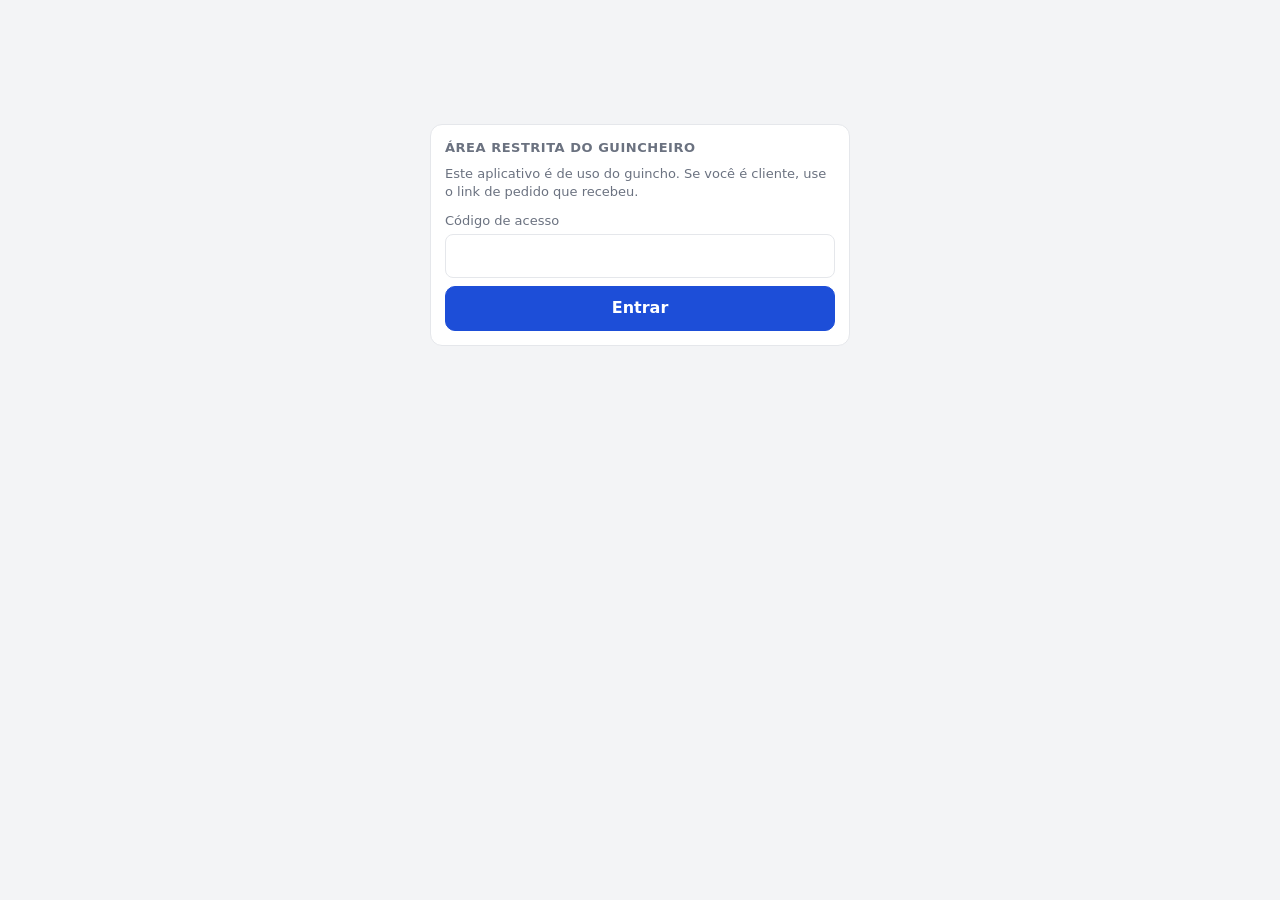
==== commit bce4f190: "App do guincheiro só abre com código de acesso O cliente via o link do app na própria mensagem de pe" ====
--- a/index.html
+++ b/index.html
@@ -4,6 +4,7 @@
 <meta charset="utf-8">
 <meta name="viewport" content="width=device-width, initial-scale=1, viewport-fit=cover">
 <meta name="theme-color" content="#1d4ed8">
+<meta name="robots" content="noindex">
 <link rel="manifest" href="manifest.webmanifest">
 <link rel="icon" href="icon-192.png">
 <link rel="apple-touch-icon" href="icon-192.png">
@@ -65,6 +66,17 @@
 
 <header class="topo"><h1 id="titulo">Nova viagem</h1></header>
 
+<!-- Mostrado no lugar do app enquanto o código de acesso não foi digitado neste aparelho -->
+<div id="bloqueio" hidden style="padding:16px">
+  <div class="card" style="max-width:420px;margin:12vh auto 0">
+    <h2>Área restrita do guincheiro</h2>
+    <p class="dica">Este aplicativo é de uso do guincho. Se você é cliente, use o link de pedido que recebeu.</p>
+    <label for="codigoAcesso">Código de acesso</label>
+    <input id="codigoAcesso" autocomplete="off" autocapitalize="characters" style="text-transform:uppercase">
+    <button class="btn pri bloco" type="button" id="btLiberar">Entrar</button>
+  </div>
+</div>
+
 <main>
 <!-- ================= VIAGEM (passo a passo) ================= -->
 <section id="aba-viagem" class="aba ativa">
@@ -277,6 +289,27 @@
 <script src="comum.js"></script>
 <script>
 "use strict";
+// ---------- acesso só do guincheiro ----------
+// Só o SHA-256 do código fica aqui; o código em si não aparece no site.
+const HASH_ACESSO = "eed06bb42ab4d5ceb0b140be010ee30713c46571d54adc54cf74c409e755e4cb";
+const K_LIBERADO = "guincho.liberado";
+let liberado = false;
+try { liberado = localStorage.getItem(K_LIBERADO) === HASH_ACESSO; } catch {}
+if (!liberado) {
+  document.querySelectorAll("header.topo, main, #rodape, nav.inferior").forEach(e => e.style.display = "none");
+  $("bloqueio").hidden = false;
+  const entrar = async () => {
+    const dados = new TextEncoder().encode($("codigoAcesso").value.trim().toUpperCase());
+    const h = [...new Uint8Array(await crypto.subtle.digest("SHA-256", dados))].map(x => x.toString(16).padStart(2, "0")).join("");
+    if (h !== HASH_ACESSO) { toast("Código incorreto."); return; }
+    try { localStorage.setItem(K_LIBERADO, h); } catch {}
+    location.reload();   // mantém o #pedido=..., se veio de um link
+  };
+  $("btLiberar").addEventListener("click", entrar);
+  $("codigoAcesso").addEventListener("keydown", e => { if (e.key === "Enter") entrar(); });
+  throw new Error("acesso restrito");
+}
+
 const STATUS = ["Orçamento", "Realizada", "Cancelada"];
 const K_VIAGENS = "guincho.viagens", K_CONFIG = "guincho.config";
 const P_DISTANCIAS = 3;   // índice do passo "Distâncias"
